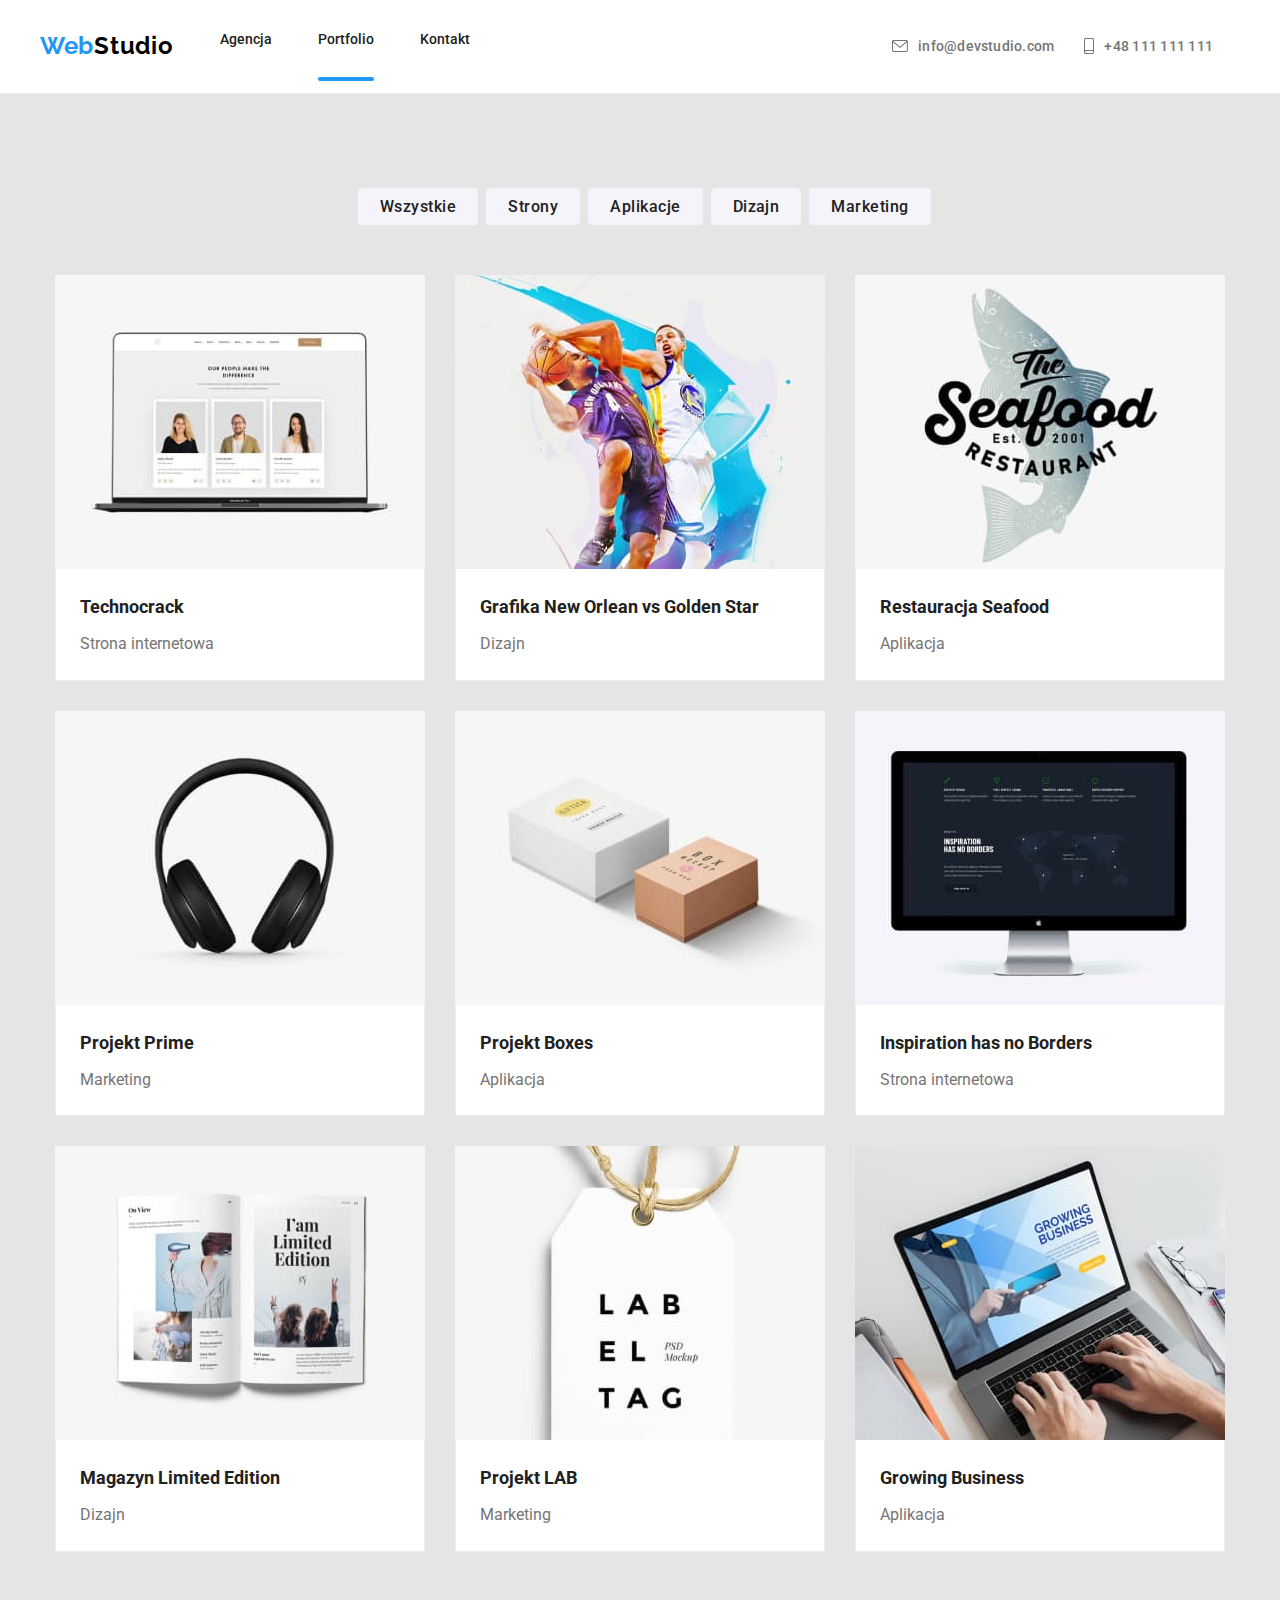
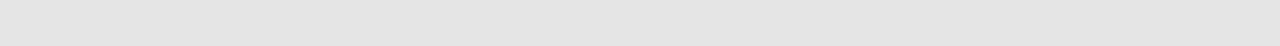
==== portfolio.html @ 4dcd1b77 "hm8" ====
<!DOCTYPE html>
<html lang="pl">
  <head>
    <meta charset="UTF-8" />
    <meta http-equiv="X-UA-Compatible" content="IE=edge" />
    <meta name="viewport" content="width=device-width, initial-scale=1.0" />
    <title>Portfolio</title>
    <link rel="preconnect" href="https://fonts.googleapis.com" />
    <link rel="preconnect" href="https://fonts.gstatic.com" crossorigin />
    <link
      href="https://fonts.googleapis.com/css2?family=Raleway:wght@700&family=Roboto:wght@400;500;700;900&display=swap"
      rel="stylesheet"
    />
    <link rel="stylesheet" href="./css/modern-normalize.min.css" />
    <!-- <link rel="stylesheet" href="./css/styles.css" /> -->
    <link rel="stylesheet" href="./css/main.min.css" />
  </head>
  <body>
    <header class="main-header">
      <div class="main-header__container container">
        <nav class="navigation">
          <ul class="navigation__list">
            <li class="navigation__item">
              <a class="navigation__link logo" href="./logo-page"
                ><span class="logo__text">Web</span>Studio</a
              >
            </li>
            <li class="navigation__item navigation__item--agency">
              <a class="navigation__link" href="./index.html">Agencja</a>
            </li>
            <li class="navigation__item navigation__item--portfolio">
              <a
                class="navigation__link navigation__link--current"
                href="./portfolio.html"
                >Portfolio</a
              >
            </li>
            <li class="navigation__item navigation__item--contact">
              <a class="navigation__link" href="./kontakt">Kontakt</a>
            </li>
          </ul>
        </nav>
        <ul class="contact-list">
          <li class="contact-list__item">
            <svg class="contact-list__icon" width="16" height="12">
              <use href="images/icons.svg#icon-envelope"></use>
            </svg>
            <a class="contact-list__link" href="mailto:info@devstudio.com"
              >info@devstudio.com</a
            >
          </li>
          <li class="contact-list__item">
            <svg class="contact-list__icon" width="10" height="16">
              <use href="images/icons.svg#icon-smartphone"></use>
            </svg>
            <a class="contact-list__link" href="tel:+48111111111"
              >+48 111 111 111</a
            >
          </li>
        </ul>
      </div>
    </header>
    <main class="portfolio-content">
      <div class="buttons-part">
        <div class="buttons-part__container container">
          <ul class="buttons-part__buttons-branch-list">
            <li>
              <button class="button-branch" type="button">Wszystkie</button>
            </li>
            <li>
              <button class="button-branch" type="button">Strony</button>
            </li>
            <li>
              <button class="button-branch" type="button">Aplikacje</button>
            </li>
            <li>
              <button class="button-branch" type="button">Dizajn</button>
            </li>
            <li>
              <button class="button-branch" type="button">Marketing</button>
            </li>
          </ul>
        </div>
      </div>
      <section class="products-section">
        <div class="products-section__container container">
          <ul class="products-section__products-net">
            <li class="products-section__product-item">
              <div class="products-section__product-image-container">
                <img
                  src="images/portfolio1.jpg"
                  alt="Laptop z otwartą stroną internetową"
                  width="370"
                  height="294"
                  class="products-section__product-image"
                />
                <div class="products-section__description-overlay">
                  <p class="products-section__hidden-description">
                    Technocrack jest popularną platformą wykorzystywaną do
                    rozpowszechniania koronawirusa. Firmy wykorzystują tę
                    platformę do celów szpiegowskich i ataków na
                    niezabezpieczone serwery konkurencji
                  </p>
                </div>
              </div>
              <div class="products-section__product-description">
                <h3 class="products-section__product-title">Technocrack</h3>
                <p class="products-section__product-type">Strona internetowa</p>
              </div>
            </li>
            <li class="products-section__product-item">
              <div class="products-section__product-image-container">
                <img
                  src="images/portfolio2.jpg"
                  alt="Dwóch koszykarzy walczących o piłkę"
                  width="370"
                  height="294"
                  class="products-section__product-image"
                />
                <div class="products-section__description-overlay">
                  <p class="products-section__hidden-description">
                    Technocrack jest popularną platformą wykorzystywaną do
                    rozpowszechniania koronawirusa. Firmy wykorzystują tę
                    platformę do celów szpiegowskich i ataków na
                    niezabezpieczone serwery konkurencji
                  </p>
                </div>
              </div>
              <div class="products-section__product-description">
                <h3 class="products-section__product-title">
                  Grafika New Orlean vs Golden Star
                </h3>
                <p class="products-section__product-type">Dizajn</p>
              </div>
            </li>
            <li class="products-section__product-item">
              <div class="products-section__product-image-container">
                <img
                  src="images/portfolio3.jpg"
                  alt="Logo restauracji"
                  width="370"
                  height="294"
                  class="products-section__product-image"
                />
                <div class="products-section__description-overlay">
                  <p class="products-section__hidden-description">
                    Technocrack jest popularną platformą wykorzystywaną do
                    rozpowszechniania koronawirusa. Firmy wykorzystują tę
                    platformę do celów szpiegowskich i ataków na
                    niezabezpieczone serwery konkurencji
                  </p>
                </div>
              </div>
              <div class="products-section__product-description">
                <h3 class="products-section__product-title">
                  Restauracja Seafood
                </h3>
                <p class="products-section__product-type">Aplikacja</p>
              </div>
            </li>
            <li class="products-section__product-item">
              <div class="products-section__product-image-container">
                <img
                  src="images/portfolio4.jpg"
                  alt="Słuchawki"
                  width="370"
                  height="294"
                  class="products-section__product-image"
                />
                <div class="products-section__description-overlay">
                  <p class="products-section__hidden-description">
                    Technocrack jest popularną platformą wykorzystywaną do
                    rozpowszechniania koronawirusa. Firmy wykorzystują tę
                    platformę do celów szpiegowskich i ataków na
                    niezabezpieczone serwery konkurencji
                  </p>
                </div>
              </div>
              <div class="products-section__product-description">
                <h3 class="products-section__product-title">Projekt Prime</h3>
                <p class="products-section__product-type">Marketing</p>
              </div>
            </li>
            <li class="products-section__product-item">
              <div class="products-section__product-image-container">
                <img
                  src="images/portfolio5.jpg"
                  alt="Dwa pudełka w różnych formatach"
                  width="370"
                  height="294"
                  class="products-section__product-image"
                />
                <div class="products-section__description-overlay">
                  <p class="products-section__hidden-description">
                    Technocrack jest popularną platformą wykorzystywaną do
                    rozpowszechniania koronawirusa. Firmy wykorzystują tę
                    platformę do celów szpiegowskich i ataków na
                    niezabezpieczone serwery konkurencji
                  </p>
                </div>
              </div>
              <div class="products-section__product-description">
                <h3 class="products-section__product-title">Projekt Boxes</h3>
                <p class="products-section__product-type">Aplikacja</p>
              </div>
            </li>
            <li class="products-section__product-item">
              <div class="products-section__product-image-container">
                <img
                  src="images/portfolio6.jpg"
                  alt="Monitor z prezentacją strony internetowej"
                  width="370"
                  height="294"
                  class="products-section__product-image"
                />
                <div class="products-section__description-overlay">
                  <p class="products-section__hidden-description">
                    Technocrack jest popularną platformą wykorzystywaną do
                    rozpowszechniania koronawirusa. Firmy wykorzystują tę
                    platformę do celów szpiegowskich i ataków na
                    niezabezpieczone serwery konkurencji
                  </p>
                </div>
              </div>
              <div class="products-section__product-description">
                <h3 class="products-section__product-title">
                  Inspiration has no Borders
                </h3>
                <p class="products-section__product-type">Strona internetowa</p>
              </div>
            </li>
            <li class="products-section__product-item">
              <div class="products-section__product-image-container">
                <img
                  src="images/portfolio7.jpg"
                  alt="Otwarty magazyn"
                  width="370"
                  height="294"
                  class="products-section__product-image"
                />
                <div class="products-section__description-overlay">
                  <p class="products-section__hidden-description">
                    Technocrack jest popularną platformą wykorzystywaną do
                    rozpowszechniania koronawirusa. Firmy wykorzystują tę
                    platformę do celów szpiegowskich i ataków na
                    niezabezpieczone serwery konkurencji
                  </p>
                </div>
              </div>
              <div class="products-section__product-description">
                <h3 class="products-section__product-title">
                  Magazyn Limited Edition
                </h3>
                <p class="products-section__product-type">Dizajn</p>
              </div>
            </li>
            <li class="products-section__product-item">
              <div class="products-section__product-image-container">
                <img
                  src="images/portfolio8.jpg"
                  alt="Projekt metki"
                  width="370"
                  height="294"
                  class="products-section__product-image"
                />
                <div class="products-section__description-overlay">
                  <p class="products-section__hidden-description">
                    Technocrack jest popularną platformą wykorzystywaną do
                    rozpowszechniania koronawirusa. Firmy wykorzystują tę
                    platformę do celów szpiegowskich i ataków na
                    niezabezpieczone serwery konkurencji
                  </p>
                </div>
              </div>
              <div class="products-section__product-description">
                <h3 class="products-section__product-title">Projekt LAB</h3>
                <p class="products-section__product-type">Marketing</p>
              </div>
            </li>
            <li class="products-section__product-item">
              <div class="products-section__product-image-container">
                <img
                  src="images/portfolio9.jpg"
                  alt="Tworzenie aplikacji"
                  width="370"
                  height="294"
                  class="products-section__product-image"
                />
                <div class="products-section__description-overlay">
                  <p class="products-section__hidden-description">
                    Technocrack jest popularną platformą wykorzystywaną do
                    rozpowszechniania koronawirusa. Firmy wykorzystują tę
                    platformę do celów szpiegowskich i ataków na
                    niezabezpieczone serwery konkurencji
                  </p>
                </div>
              </div>
              <div class="products-section__product-description">
                <h3 class="products-section__product-title">
                  Growing Business
                </h3>
                <p class="products-section__product-type">Aplikacja</p>
              </div>
            </li>
          </ul>
        </div>
      </section>
    </main>
    <footer class="main-footer ending">
      <div class="main-footer__container container footer">
        <div class="main-footer__contact-data">
          <a class="main-footer__link logo logo--footer" href="./index.html"
            ><span class="logo__text">Web</span>Studio</a
          >
          <address class="main-footer__contact-details">
            <p class="main-footer__address">
              m. Warszawa, Aleje Jerozolimskie 21
            </p>
            <a
              class="main-footer__link main-footer__link--contact-details"
              href="mailto:info@devstudio.com"
              >info@devstudio.com</a
            >
            <a
              class="main-footer__link main-footer__link--contact-details"
              href="tel:+48111111111"
              >+48 111 111 111</a
            >
          </address>
        </div>
        <div class="main-footer__social-media">
          <p class="main-footer__social-media-headline">DOŁĄCZ DO NAS</p>
          <ul class="social-media-list">
            <li class="social-media-list__item">
              <div
                class="social-media-list__container social-media-list__container--footer"
              >
                <svg
                  class="social-media-list__icon social-media-list__icon--footer"
                  width="20px"
                  height="20px"
                >
                  <use href="images/icons.svg#icon-instagram-2"></use>
                </svg>
              </div>
            </li>
            <li class="social-media-list__item">
              <div
                class="social-media-list__container social-media-list__container--footer"
              >
                <svg
                  class="social-media-list__icon social-media-list__icon--footer"
                  width="20px"
                  height="20px"
                >
                  <use href="images/icons.svg#icon-twitter-1"></use>
                </svg>
              </div>
            </li>
            <li class="social-media-list__item">
              <div
                class="social-media-list__container social-media-list__container--footer"
              >
                <svg
                  class="social-media-list__icon social-media-list__icon--footer"
                  width="20px"
                  height="20px"
                >
                  <use href="images/icons.svg#icon-facebook-1"></use>
                </svg>
              </div>
            </li>
            <li class="social-media-list__item">
              <div
                class="social-media-list__container social-media-list__container--footer"
              >
                <svg
                  class="social-media-list__icon social-media-list__icon--footer"
                  width="20px"
                  height="20px"
                >
                  <use href="images/icons.svg#icon-linkedin-1"></use>
                </svg>
              </div>
            </li>
          </ul>
        </div>
        <div class="main-footer__form-newsletter">
          <form class="form-newsletter">
            <label for="newsletter-email" class="form-newsletter__label"
              >ZAPISZ SIĘ DO NEWSLETTERA</label
            >
            <div class="form-newsletter__input-part">
              <input
                id="newsletter-email"
                type="email"
                name="email"
                placeholder="E-mail"
                class="form-newsletter__input"
              />
              <button type="submit" class="button button--newsletter">
                Zapisz się
                <svg
                  class="button--newsletter__icon"
                  width="24px"
                  height="24px"
                >
                  <use href="images/icons.svg#icon-icon-send"></use>
                </svg>
              </button>
            </div>
          </form>
        </div>
      </div>
    </footer>
  </body>
</html>
---- css/styles.css ----
:root {
  --logo-color-first: #2196f3;
  --logo-color-second: #000000;
  --headline-color: #212121;
  --text-color: #757575;
  --dark-background-text-color: #ffffff;
  --header-background: #ffffff;
  --light-background: #e5e5e5;
  --team-background: #f5f4fa;
  --dark-background: #2f303a;
  --contact-details: rgba(255, 255, 255, 0.6);
  --branch-background-color: #eeeeee;
  --social-media-icon: #afb1b8;
  --social-media-background-footer: rgba(255, 255, 255, 0.1);
}

body {
  font-family: "Roboto", sans-serif;
  color: var(--text-color);
}

.container {
  width: 1200px;
  margin: 0 auto;
}

.beginning {
  width: 1600px;
  border-bottom: 1px solid #ececec;
}

.header {
  display: flex;
  justify-content: space-between;
}

ul {
  list-style-type: none;
  margin: 0 auto;
  padding: 0;
}

h1,
h2,
h3,
p {
  margin: 0 auto;
}

.subpages {
  padding-left: 15px;
  padding-top: 24px;
  padding-bottom: 25px;
}

.navigation {
  background-color: var(--header);
  display: flex;
  align-items: center;
}

.beginning .link {
  text-decoration: none;
  display: block;
  position: relative;
}

.navigation.main-page .link {
  font-family: "Raleway", sans-serif;
  font-size: 26px;
  line-height: 1.2;
  font-weight: 700;
  letter-spacing: 0.03em;
  color: var(--logo-color-second);
  margin-right: 93px;
  transition: color 250ms cubic-bezier(0.4, 0, 0.2, 1);
}

.logo {
  color: var(--logo-color-first);
}

.navigation.main-page .link:hover,
.navigation.main-page .link:focus {
  color: var(--logo-color-first);
}

.subpage-agency .link,
.subpage-portfolio .link {
  margin-right: 46px;
}

.subpage-agency .link,
.subpage-portfolio .link,
.subpage-contact .link {
  font-size: 14px;
  line-height: 1.1;
  font-weight: 500;
  color: var(--headline-color);
  transition: color 250ms cubic-bezier(0.4, 0, 0.2, 1);
}

.subpage-agency .link:hover,
.subpage-portfolio .link:hover,
.subpage-contact .link:hover,
.subpage-agency .link:focus,
.subpage-portfolio .link:focus,
.subpage-contact .link:focus {
  color: var(--logo-color-first);
}

.current-page::after {
  content: "";
  display: block;
  width: 100%;
  height: 4px;
  background-color: var(--logo-color-first);
  border-radius: 2px;
  position: absolute;
  bottom: -34px;
}

.contact {
  background-color: var(--header-background);
  display: flex;
  justify-content: flex-end;
  align-items: center;
  margin: 0;
  gap: 30px;
}

.contact-mail {
  display: flex;
  align-items: center;
}

.envelope {
  fill: var(--text-color);
  margin-right: 10px;
  transition: fill 250ms cubic-bezier(0.4, 0, 0.2, 1);
}

.contact-phone {
  display: flex;
  align-items: center;
}

.smartphone {
  fill: var(--text-color);
  margin-right: 10px;
  transition: fill 250ms cubic-bezier(0.4, 0, 0.2, 1);
}

.contact .link {
  font-size: 14px;
  line-height: 1.1;
  font-weight: 500;
  color: var(--text-color);
  transition: color 250ms cubic-bezier(0.4, 0, 0.2, 1);
}

.contact-mail .link:hover,
.contact-mail .link:focus,
.contact-phone .link:hover,
.contact-phone .link:focus {
  color: var(--logo-color-first);
}

.contact-mail:hover .envelope,
.contact-mail:focus .envelope {
  fill: var(--logo-color-first);
}

.contact-phone:hover .smartphone,
.contact-phone:focus .smartphone {
  fill: var(--logo-color-first);
}

.slogan {
  width: 1600px;
  background-image: url(../images/background-image.jpg);
  background-position: center;
  background-size: cover;
  box-shadow: inset 0 0 0 2000px rgba(47, 48, 58, 0.4);
}

.motto {
  max-width: 1600px;
  padding: 200px 252px;
  background: transparent;
}

.main-headline {
  font-size: 44px;
  line-height: 1.4;
  font-weight: 900;
  letter-spacing: 0.06em;
  color: var(--dark-background-text-color);
  text-align: center;
}

.order-service {
  font-size: 16px;
  line-height: 1.9;
  font-weight: 700;
  color: var(--dark-background-text-color);
  background-color: var(--logo-color-first);
  border-radius: 4px;
  cursor: pointer;
  display: block;
  width: 200px;
  padding: 10px 41px 10px 42px;
  margin: 30px auto 0;
  transition: color 250ms cubic-bezier(0.4, 0, 0.2, 1);
}

.order-service:hover,
.order-service:focus {
  color: var(--logo-color-second);
}

.backdrop {
  display: flex;
  background-color: rgba(0, 0, 0, 0.2);
  position: fixed;
  left: 0;
  top: 0;
  right: 0;
  bottom: 0;
  z-index: 1;
  opacity: 1;
  visibility: visible;
  transform: scale(1);
  transition: transform 2s cubic-bezier(0.4, 0, 0.2, 1),
    visibility 2s cubic-bezier(0.4, 0, 0.2, 1),
    opacity 2s cubic-bezier(0.4, 0, 0.2, 1);
}

.modal {
  width: 528px;
  height: 581px;
  margin: auto;
  background-color: var(--header-background);
  box-shadow: 0px 1px 3px rgba(0, 0, 0, 0.12), 0px 1px 1px rgba(0, 0, 0, 0.14),
    0px 2px 1px rgba(0, 0, 0, 0.2);
  border-radius: 4px;
}

.button-close {
  padding-top: 8px;
  padding-right: 8px;
  padding-left: 490px;
}

.modal-close {
  border: none;
  background-color: var(--header-background);
  margin: 0;
  padding: 0;
  display: block;
  width: 30px;
  height: 30px;
}

.circle {
  border: solid 1px rgba(0, 0, 0, 0.1);
  width: 30px;
  height: 30px;
  border-radius: 50%;
  padding: 5.4px;
  transition: border 250ms cubic-bezier(0.4, 0, 0.2, 1);
}

.is-hidden {
  pointer-events: none;
  visibility: hidden;
  opacity: 0;
  transform: scale(0);
}

.close {
  fill: var(--logo-color-second);
  background-color: var(--header-background);
  display: block;
  transition: fill 250ms cubic-bezier(0.4, 0, 0.2, 1);
}

.circle:hover {
  border: solid 1px var(--logo-color-first);
}

.modal-close:focus-within .close {
  fill: var(--logo-color-first);
}

.modal-close:focus {
  outline: none;
}

.modal-close:focus .circle {
  border: 1px solid var(--logo-color-first);
}

.circle:hover .close,
.circle:focus .close {
  fill: var(--logo-color-first);
  outline: none;
}

.section {
  padding-block: 94px;
}

.form-user-data {
  padding: 2px 40px 40px;
}

.form-title {
  font-size: 20px;
  line-height: 1.17;
  font-weight: 700;
  text-align: center;
  color: var(--headline-color);
  margin-bottom: 12px;
}

.text-data label {
  display: block;
  font-size: 12px;
  line-height: 1.17;
  color: var(--text-color);
  letter-spacing: 0.01em;
}

.text-data input {
  display: block;
  width: 448px;
  height: 40px;
  margin-block: 4px 10px;
  padding-left: 42px;
  border: 1px solid rgba(33, 33, 33, 0.2);
  border-radius: 4px;
  transition: border 250ms cubic-bezier(0.4, 0, 0.2, 1);
}

.text-data {
  position: relative;
}

.icon-input {
  position: absolute;
  top: 32px;
  left: 15px;
  fill: var(--headline-color);
  transition: fill 250ms cubic-bezier(0.4, 0, 0.2, 1);
}

.text-data input:focus {
  border: 1px solid var(--logo-color-first);
  outline: none;
}

.text-data:focus-within .icon-input {
  fill: var(--logo-color-first);
}

.text-data textarea {
  resize: none;
  margin-block: 4px 20px;
  width: 448px;
  height: 120px;
  padding: 12px 16px;
  border: 1px solid rgba(33, 33, 33, 0.2);
  border-radius: 4px;
  transition: border 250ms cubic-bezier(0.4, 0, 0.2, 1);
}

.text-data textarea::placeholder {
  font-size: 12px;
  line-height: 1.17;
  color: rgba(117, 117, 117, 0.5);
  transition: color 250ms cubic-bezier(0.4, 0, 0.2, 1);
}

.comment:focus {
  border: 1px solid var(--logo-color-first);
  outline: none;
}

.comment:focus::placeholder {
  color: var(--logo-color-first);
}

.checkbox-label {
  font-size: 14px;
  line-height: 1.71;
}
.checkbox-box {
  width: 16px;
  height: 15px;
  margin-inline: 15px 8px;
  cursor: pointer;
  opacity: 0;
  z-index: 2;
}

.approval {
  display: flex;
  align-items: center;
  position: relative;
}

.approval .link {
  color: var(--logo-color-first);
}

.not-checked {
  position: absolute;
  left: 15px;
  transition: visibility 250ms cubic-bezier(0.4, 0, 0.2, 1);
}

.checkbox-box:checked ~ .not-checked {
  visibility: hidden;
}

.checked {
  position: absolute;
  left: 15px;
  visibility: hidden;
  transition: visibility 250ms cubic-bezier(0.4, 0, 0.2, 1);
}

.checkbox-box:checked ~ .checked {
  visibility: visible;
}
.send-data {
  display: block;
  width: 200px;
  height: 50px;
  padding: 10px 76px;
  margin: 30px auto 40px;
  background-color: var(--logo-color-first);
  color: var(--dark-background-text-color);
  box-shadow: 0px 4px 4px rgba(0, 0, 0, 0.15);
  border-radius: 4px;
  border: none;
  transition: color 250ms cubic-bezier(0.4, 0, 0.2, 1);
}

.send-data:focus,
.send-data:hover {
  color: var(--logo-color-second);
  outline: none;
}

.lorem-ipsum,
.coverage {
  background-color: var(--light-background);
}

.window-lorem {
  width: 270px;
  background-color: var(--team-background);
  padding: 25px 100px;
}

.icon-lorem {
  fill: currentColor;
}

.lorem-ipsum {
  width: 1600px;
  padding-bottom: 0;
}

.lorem {
  display: flex;
  justify-content: space-around;
}

.coverage {
  width: 1600px;
}

.headline-lorem {
  font-size: 14px;
  line-height: 1.1;
  font-weight: 700;
  color: var(--headline-color);
  width: 270px;
  margin-bottom: 10px;
  padding-top: 30px;
}

.text {
  font-size: 14px;
  line-height: 1.7;
  width: 270px;
}

.headline {
  font-size: 36px;
  line-height: 1.2;
  font-weight: 700;
  color: var(--headline-color);
  text-align: center;
  margin-bottom: 50px;
}

.actions {
  display: flex;
  justify-content: space-around;
}

.action {
  position: relative;
  display: flex;
}

.action-label {
  position: absolute;
  bottom: 0;
  background-color: rgba(47, 48, 58, 0.8);
  padding-block: 27px;
  width: 100%;
}

.action-description {
  font-size: 14px;
  line-height: 1.1;
  color: var(--dark-background-text-color);
  text-align: center;
  letter-spacing: 0.03em;
  font-weight: 700;
}

.team {
  background-color: var(--team-background);
  width: 1600px;
  padding-bottom: 94px;
}

.people {
  display: flex;
  justify-content: space-around;
}

.team-member {
  background-color: var(--header-background);
  box-shadow: 0px 1px 3px rgba(0, 0, 0, 0.12), 0px 1px 1px rgba(0, 0, 0, 0.14),
    0px 2px 1px rgba(0, 0, 0, 0.2);
  border-radius: 0px 0px 4px 4px;
}

.name {
  font-size: 16px;
  line-height: 1.2;
  font-weight: 500;
  color: var(--headline-color);
  text-align: center;
  margin: 30px auto 10px;
}

.position {
  font-size: 16px;
  line-height: 1.2;
  text-align: center;
  padding-bottom: 16px;
}

.social-media {
  display: flex;
  justify-content: center;
  padding-bottom: 30px;
  gap: 10px;
}

.media {
  width: 44px;
  height: 44px;
  padding: 12px;
  border-radius: 50%;
  background-color: var(--header-background);
  transition: background-color 250ms cubic-bezier(0.4, 0, 0.2, 1);
}

.media:hover,
.media:focus {
  background-color: var(--logo-color-first);
}

.media:hover .social-media-icon,
.media:focus .social-media-icon {
  fill: var(--header-background);
}

.social-media-icon {
  fill: var(--social-media-icon);
  transition: fill 250ms cubic-bezier(0.4, 0, 0.2, 1);
}

.clients {
  width: 1600px;
}

.headline.our-clients {
  padding-inline: 501px 498px;
}

.client {
  width: 170px;
  padding: 16px 32px;
  border: solid 1px var(--social-media-icon);
  border-radius: 4px;
  transition: border 250ms cubic-bezier(0.4, 0, 0.2, 1);
}

.client-logos {
  display: flex;
  justify-content: center;
  gap: 30px;
}

.client-logo {
  fill: var(--social-media-icon);
  transition: fill 250ms cubic-bezier(0.4, 0, 0.2, 1);
}

.client:hover,
.client:focus {
  border: solid 1px var(--logo-color-first);
}

.client:hover .client-logo,
.client:focus .client-logo {
  fill: var(--logo-color-first);
}

.ending {
  background-color: var(--dark-background);
  width: 1600px;
}

.footer {
  display: flex;
}

.ending .link,
.link-logo {
  text-decoration: none;
}

.link-logo {
  font-family: "Raleway", sans-serif;
  font-size: 26px;
  line-height: 1.2;
  font-weight: 700;
  color: var(--dark-background-text-color);
  transition: color 250ms cubic-bezier(0.4, 0, 0.2, 1);
}

.ending .link:hover,
.ending .link:focus {
  color: var(--logo-color-first);
}

.link-logo:hover,
.link-logo:focus {
  color: var(--logo-color-first);
}

.address {
  font-size: 14px;
  line-height: 1.7;
  color: var(--dark-background-text-color);
}

.contact-details {
  font-style: normal;
}

.contact-data {
  padding-block: 60px;
  padding-left: 15px;
}

.link-logo {
  display: block;
  margin-bottom: 20px;
}

.contact-details .link {
  font-size: 14px;
  line-height: 1.7;
  color: var(--contact-details);
  display: block;
  margin-top: 9px;
  transition: color 250ms cubic-bezier(0.4, 0, 0.2, 1);
}

.join-us {
  padding-left: 70px;
  padding-right: 78px;
}

.headline-join-us {
  font-size: 14px;
  line-height: 1.1;
  font-weight: 700;
  color: var(--dark-background-text-color);
  padding-top: 72px;
  margin-bottom: 20px;
}

.join-us .media {
  background-color: var(--social-media-background-footer);
}

.join-us .social-media-icon {
  fill: var(--dark-background-text-color);
}

.join-us .media:hover,
.join-us .media:focus {
  background-color: var(--logo-color-first);
}

.form-newsletter {
  padding-top: 72px;
}

.label-newsletter {
  font-size: 14px;
  font-weight: 700;
  line-height: 1.1;
  color: var(--dark-background-text-color);
  margin-bottom: 20px;
  display: block;
}

.input-newsletter {
  display: inline-block;
  width: 358px;
  height: 50px;
  border: 1px solid rgba(255, 255, 255, 0.3);
  border-radius: 4px;
  background-color: var(--dark-background);
  padding-block: 15px;
  padding-left: 16px;
  transition: border 250ms cubic-bezier(0.4, 0, 0.2, 1);
}

.input-newsletter::placeholder {
  font-size: 16px;
  line-height: 1.25;
  color: rgba(255, 255, 255, 0.6);
  transition: color 250ms cubic-bezier(0.4, 0, 0.2, 1);
}

.input-newsletter:focus {
  border: 1px solid var(--logo-color-first);
  outline: none;
}

.input-newsletter:focus::placeholder {
  color: var(--logo-color-first);
}

.sign-up {
  display: block;
  width: 200px;
  height: 50px;
  font-size: 16px;
  line-height: 1.875;
  font-weight: 700;
  letter-spacing: 0.06em;
  color: var(--dark-background-text-color);
  background-color: var(--logo-color-first);
  border: none;
  border-radius: 4px;
  padding: 10px 75px 10px 42px;
  position: relative;
  transition: color 250ms cubic-bezier(0.4, 0, 0.2, 1);
}

.send {
  fill: var(--header-background);
  position: absolute;
  top: 13px;
  left: 148px;
  transition: fill 250ms cubic-bezier(0.4, 0, 0.2, 1);
}

.sign-up:focus,
.sign-up:hover {
  color: var(--logo-color-second);
  outline: none;
}

.sign-up:focus .send,
.sign-up:hover .send {
  fill: var(--logo-color-second);
}

.portfolio-content {
  background-color: var(--light-background);
  width: 1600px;
}

.input-footer {
  display: flex;
  justify-content: flex-start;
  gap: 12px;
}

.buttons {
  width: 1600px;
  padding-bottom: 0;
}

.portfolio-branch {
  display: flex;
  padding: 0 318px 50px 310px;
}

.branch-item {
  font-size: 16px;
  line-height: 1.6;
  font-weight: 500;
  color: var(--headline-color);
  background-color: var(--team-background);
  cursor: pointer;
  display: block;
  padding: 6px 22px;
  text-align: center;
  letter-spacing: 0.03em;
  border-radius: 4px;
  border: transparent;
  margin-left: 8px;
  transition: color 250ms cubic-bezier(0.4, 0, 0.2, 1),
    background-color 250ms cubic-bezier(0.4, 0, 0.2, 1),
    box-shadow 250ms cubic-bezier(0.4, 0, 0.2, 1);
}

.branch-item.all {
  margin-left: 0;
}

.branch-item:hover,
.branch-item:focus {
  color: var(--dark-background-text-color);
  background-color: var(--logo-color-first);
  box-shadow: 0px 3px 1px rgba(0, 0, 0, 0.1), 0px 1px 2px rgba(0, 0, 0, 0.08),
    0px 2px 2px rgba(0, 0, 0, 0.12);
}

.products {
  width: 1600px;
  padding-top: 0;
}

.product-image {
  position: relative;
  overflow: hidden;
  margin: 0;
}

.description-overlay {
  background-color: rgba(33, 150, 243, 0.9);
  top: 0;
  left: 0;
  position: absolute;
  width: 100%;
  height: 100%;

  transform: translatey(100%);
  transition: transform 250ms cubic-bezier(0.4, 0, 0.2, 1);
}

.hidden-description {
  font-size: 18px;
  line-height: 1.55;
  letter-spacing: 0.03em;
  color: var(--dark-background-text-color);
  width: 100%;
  padding: 49px 45px 49px 24px;
}

.product-description:hover .description-overlay {
  transform: translatey(0);
}
.product-description {
  background-color: var(--branch-background-color);
  transition: box-shadow 250ms cubic-bezier(0.4, 0, 0.2, 1);
}

.product-description:hover {
  box-shadow: 0px 1px 1px rgba(0, 0, 0, 0.12), 0px 4px 4px rgba(0, 0, 0, 0.06),
    1px 4px 6px rgba(0, 0, 0, 0.16);
}

.product-description img {
  display: block;
}

.description {
  background-color: var(--header-background);
  margin: 0;
  border-left-width: 1px;
  border-left-style: solid;
  border-left-color: #eeeeee;
  border-bottom-width: 1px;
  border-bottom-style: solid;
  border-bottom-color: #eeeeee;
  border-right-width: 1px;
  border-right-style: solid;
  border-right-color: #eeeeee;
}

.product-title {
  font-size: 18px;
  line-height: 2;
  font-weight: 700;
  color: var(--headline-color);
  padding-top: 20px;
  padding-left: 24px;
  margin-bottom: 4px;
}

.product-type {
  font-size: 16px;
  line-height: 1.9;
  padding-bottom: 20px;
  padding-left: 24px;
}

.product-net {
  display: flex;
  flex-wrap: wrap;
  gap: 30px;
  padding: 0;
  margin: 0;
  flex-basis: calc((100%-60px) / 3);
  align-content: space-around;
  padding-left: 15px;
}
---- css/main.min.css ----
.products-section__product-type,.products-section__hidden-description,.section-team__member-position,.section-coverage__action-description{margin:0 auto}.products-section,.buttons-part,.section-clients,.section-team,.section-coverage{padding-block:94px}.container{min-width:320px;max-width:480px;margin:0 auto}@media(width >= 768px){.container{max-width:768px}}@media(width >= 1200px){.container{max-width:1200px}}.main-header{border-bottom:1px solid #ececec;background-color:#fff}@media(width >= 768px){.main-header__container{display:-webkit-box;display:-ms-flexbox;display:flex;-webkit-box-pack:justify;-ms-flex-pack:justify;justify-content:space-between}}.main-header__navigation{display:-webkit-box;display:-ms-flexbox;display:flex;-webkit-box-pack:justify;-ms-flex-pack:justify;justify-content:space-between}@media(width >= 768px){.main-header__navigation{-webkit-box-pack:start;-ms-flex-pack:start;justify-content:flex-start;gap:83px}}@media(width >= 1200px){.main-header__navigation{gap:93px}}.main-header__home-page-container{padding-left:15px;padding-block:16px}@media(width >= 768px){.main-header__home-page-container{padding-block:26px}}.main-header__menu-mobile-button{padding-block:10px;padding-right:15px}@media(width >= 768px){.main-header__menu-mobile-button{display:none}}.contact-list{display:none}@media(width >= 768px){.contact-list{display:-webkit-box;display:-ms-flexbox;display:flex;-webkit-box-orient:vertical;-webkit-box-direction:normal;-ms-flex-direction:column;flex-direction:column;gap:10px;margin:0;padding-block:21px;padding-right:15px}}@media(width >= 1200px){.contact-list{-webkit-box-orient:horizontal;-webkit-box-direction:normal;-ms-flex-direction:row;flex-direction:row;gap:30px;padding-block:32px;padding-right:27px}}@media(width >= 768px){.contact-list__item{display:-webkit-box;display:-ms-flexbox;display:flex;-webkit-box-align:center;-ms-flex-align:center;align-items:center}}.contact-list__item:hover .contact-list__icon,.contact-list__item:focus-within .contact-list__icon{fill:#2196f3}.contact-list__icon{fill:#757575;margin-right:10px;-webkit-transition:fill 250ms cubic-bezier(0.4, 0, 0.2, 1);transition:fill 250ms cubic-bezier(0.4, 0, 0.2, 1)}@media(width >= 768px){.contact-list__link{font-size:12px;line-height:1.1;font-weight:500;letter-spacing:.24px;color:#757575;-webkit-transition:color 250ms cubic-bezier(0.4, 0, 0.2, 1);transition:color 250ms cubic-bezier(0.4, 0, 0.2, 1)}}@media(width >= 768px){.contact-list__link{font-size:14px}}.contact-list__link:hover,.contact-list__link:focus{color:#2196f3;outline:none}.navigation{display:none}@media(width >= 768px){.navigation{display:-webkit-box;display:-ms-flexbox;display:flex;gap:60px;padding-block:32px}}@media(width >= 1200px){.navigation{gap:46px}}@media(width >= 768px){.navigation__list{display:-webkit-box;display:-ms-flexbox;display:flex;-webkit-box-align:space-between;-ms-flex-align:space-between;align-items:space-between;gap:46px}}.navigation__link{font-size:14px;line-height:1.1;font-weight:500;color:#212121;-webkit-transition:color 250ms cubic-bezier(0.4, 0, 0.2, 1);transition:color 250ms cubic-bezier(0.4, 0, 0.2, 1)}.navigation__link:hover,.navigation__link:focus{color:#2196f3;outline:none}.navigation__link--current::after{content:"";display:block;width:100%;height:4px;background-color:#2196f3;border-radius:2px;position:absolute;bottom:-34px}.navigation--mobile{font-size:40px;font-weight:500;letter-spacing:.8px;color:#212121;padding-top:48px;-webkit-transition:color 250ms cubic-bezier(0.4, 0, 0.2, 1);transition:color 250ms cubic-bezier(0.4, 0, 0.2, 1)}.navigation--mobile__item{margin-bottom:32px}.navigation--mobile__item:last-child{margin-bottom:0}.navigation--mobile__link{color:#212121;-webkit-transition:color 250ms cubic-bezier(0.4, 0, 0.2, 1);transition:color 250ms cubic-bezier(0.4, 0, 0.2, 1)}.navigation--mobile__link:focus{color:#2196f3;outline:none}.logo{font-family:"Raleway",sans-serif;font-size:24px;line-height:1.2;font-weight:700;letter-spacing:.72px;color:#000;-webkit-transition:color 250ms cubic-bezier(0.4, 0, 0.2, 1);transition:color 250ms cubic-bezier(0.4, 0, 0.2, 1)}.logo__text{color:#2196f3}.logo:hover,.logo:focus{color:#2196f3}.logo.logo--footer{color:#fff}.logo.logo--footer:hover,.logo.logo--footer:focus{color:#2196f3}.main-headline{background-image:url(../images/background-image.jpg);background-position:center;background-size:cover;-webkit-box-shadow:inset 0 0 0 2000px rgba(47,48,58,.4);box-shadow:inset 0 0 0 2000px rgba(47,48,58,.4)}.main-headline__container{padding:118px 57px;background:rgba(0,0,0,0)}@media(width >= 768px){.main-headline__container{padding:118px 201px}}@media(width >= 1200px){.main-headline__container{max-width:1600px;width:1200px;padding:200px 252px}}.main-headline__text{font-size:26px;line-height:1.6;font-weight:900;letter-spacing:1.56px;margin:0 auto;color:#fff;text-align:center}@media(width >= 1200px){.main-headline__text{font-size:44px;line-height:1.36;letter-spacing:2.64px}}.button{font-size:16px;line-height:1.9;font-weight:700;border:none;border-radius:4px;cursor:pointer;display:block;-webkit-transition:color 250ms cubic-bezier(0.4, 0, 0.2, 1);transition:color 250ms cubic-bezier(0.4, 0, 0.2, 1)}.main-headline__button{color:#fff;background-color:#2196f3;width:200px;padding:10px 41px 10px 42px;margin:30px auto 0}.main-headline__button:hover,.main-headline__button:focus{color:#000}.button-icon{border:none;background-color:#fff;margin:0;padding:0;display:block}.button-icon--close{width:30px;height:30px}.button-icon--close:focus-within .button-icon--close__icon{fill:#2196f3}.button-icon--close:focus{outline:none}.button-icon--close:focus .button-icon--close__border{border:1px solid #2196f3}.button-icon--close__border{border:solid 1px rgba(0,0,0,.1);width:30px;height:30px;border-radius:50%;padding:5.4px;-webkit-transition:border 250ms cubic-bezier(0.4, 0, 0.2, 1);transition:border 250ms cubic-bezier(0.4, 0, 0.2, 1)}.button-icon--close__border:hover{border:solid 1px #2196f3}.button-icon--close__border:hover .button-close__icon,.button-icon--close__border:focus .button-close__icon{fill:#2196f3;outline:none}.button-icon--close__icon{fill:#000;background-color:#fff;display:block;-webkit-transition:fill 250ms cubic-bezier(0.4, 0, 0.2, 1);transition:fill 250ms cubic-bezier(0.4, 0, 0.2, 1)}.button-icon--menu__icon{fill:#000;-webkit-transition:fill 250ms cubic-bezier(0.4, 0, 0.2, 1);transition:fill 250ms cubic-bezier(0.4, 0, 0.2, 1)}.button-icon--menu:focus-within .button-icon--menu__icon{fill:#2196f3}.form-user-data__button-send-data{width:200px;padding:10px 76px;margin:30px auto 0;background-color:#2196f3;color:#fff;-webkit-box-shadow:0px 4px 4px rgba(0,0,0,.15);box-shadow:0px 4px 4px rgba(0,0,0,.15)}.form-user-data__button-send-data :focus,.form-user-data__button-send-data :hover{color:#000;outline:none}.button--newsletter{width:200px;height:50px;letter-spacing:.06em;color:#fff;background-color:#2196f3;padding:10px 75px 10px 42px;position:relative}.button--newsletter:hover,.button--newsletter:focus{color:#000;outline:none}.button--newsletter__icon{fill:#fff;position:absolute;top:13px;left:148px;-webkit-transition:fill 250ms cubic-bezier(0.4, 0, 0.2, 1);transition:fill 250ms cubic-bezier(0.4, 0, 0.2, 1)}.button--newsletter:hover .button--newsletter__icon,.button--newsletter:focus .button--newsletter__icon{fill:#000}.button-branch{font-size:16px;line-height:1.6;font-weight:500;color:#212121;background-color:#f5f4fa;cursor:pointer;display:block;padding:6px 22px;text-align:center;letter-spacing:.03em;border-radius:4px;border:rgba(0,0,0,0);margin-left:8px;-webkit-transition:color 250ms cubic-bezier(0.4, 0, 0.2, 1),background-color 250ms cubic-bezier(0.4, 0, 0.2, 1),-webkit-box-shadow 250ms cubic-bezier(0.4, 0, 0.2, 1);transition:color 250ms cubic-bezier(0.4, 0, 0.2, 1),background-color 250ms cubic-bezier(0.4, 0, 0.2, 1),-webkit-box-shadow 250ms cubic-bezier(0.4, 0, 0.2, 1);transition:color 250ms cubic-bezier(0.4, 0, 0.2, 1),background-color 250ms cubic-bezier(0.4, 0, 0.2, 1),box-shadow 250ms cubic-bezier(0.4, 0, 0.2, 1);transition:color 250ms cubic-bezier(0.4, 0, 0.2, 1),background-color 250ms cubic-bezier(0.4, 0, 0.2, 1),box-shadow 250ms cubic-bezier(0.4, 0, 0.2, 1),-webkit-box-shadow 250ms cubic-bezier(0.4, 0, 0.2, 1)}.button-branch:hover,.button-branch:focus{color:#fff;background-color:#2196f3;-webkit-box-shadow:0px 3px 1px rgba(0,0,0,.1),0px 1px 2px rgba(0,0,0,.08),0px 2px 2px rgba(0,0,0,.12);box-shadow:0px 3px 1px rgba(0,0,0,.1),0px 1px 2px rgba(0,0,0,.08),0px 2px 2px rgba(0,0,0,.12)}.modal{display:-webkit-box;display:-ms-flexbox;display:flex;background-color:rgba(0,0,0,.2);position:fixed;inset:0;z-index:1;opacity:1;visibility:visible;-webkit-transform:scale(1);transform:scale(1);-webkit-transition:visibility 2s cubic-bezier(0.4, 0, 0.2, 1),opacity 2s cubic-bezier(0.4, 0, 0.2, 1),-webkit-transform 2s cubic-bezier(0.4, 0, 0.2, 1);transition:visibility 2s cubic-bezier(0.4, 0, 0.2, 1),opacity 2s cubic-bezier(0.4, 0, 0.2, 1),-webkit-transform 2s cubic-bezier(0.4, 0, 0.2, 1);transition:transform 2s cubic-bezier(0.4, 0, 0.2, 1),visibility 2s cubic-bezier(0.4, 0, 0.2, 1),opacity 2s cubic-bezier(0.4, 0, 0.2, 1);transition:transform 2s cubic-bezier(0.4, 0, 0.2, 1),visibility 2s cubic-bezier(0.4, 0, 0.2, 1),opacity 2s cubic-bezier(0.4, 0, 0.2, 1),-webkit-transform 2s cubic-bezier(0.4, 0, 0.2, 1)}.modal--is-hidden{pointer-events:none;visibility:hidden;opacity:0;-webkit-transform:scale(0);transform:scale(0)}.modal__window{width:95%;margin:auto;background-color:#fff;-webkit-box-shadow:0px 1px 3px rgba(0,0,0,.12),0px 1px 1px rgba(0,0,0,.14),0px 2px 1px rgba(0,0,0,.2);box-shadow:0px 1px 3px rgba(0,0,0,.12),0px 1px 1px rgba(0,0,0,.14),0px 2px 1px rgba(0,0,0,.2);border-radius:4px}.modal__close{padding-top:8px;padding-right:8px;padding-left:490px}.form-user-data{padding:2px 40px 40px}.form-user-data__title{font-size:20px;line-height:1.17;font-weight:700;text-align:center;color:#212121;margin-block:0 12px}.form-user-data__text-data{position:relative}.form-user-data__text-data:focus-within .form-user-data__icon-input{fill:#2196f3}.form-user-data__input-label{display:block;font-size:12px;line-height:1.17;color:#757575;letter-spacing:.01em}.form-user-data__input-text{display:block;width:448px;height:40px;margin-block:4px 10px;padding-left:42px;border:1px solid rgba(33,33,33,.2);border-radius:4px;-webkit-transition:border 250ms cubic-bezier(0.4, 0, 0.2, 1);transition:border 250ms cubic-bezier(0.4, 0, 0.2, 1)}.form-user-data__input-text:focus{border:1px solid #2196f3;outline:none}.form-user-data__icon-input{position:absolute;top:32px;left:15px;fill:#212121;-webkit-transition:fill 250ms cubic-bezier(0.4, 0, 0.2, 1);transition:fill 250ms cubic-bezier(0.4, 0, 0.2, 1)}.form-user-data__comment-textarea{resize:none;margin-block:4px 20px;width:448px;height:120px;padding:12px 16px;border:1px solid rgba(33,33,33,.2);border-radius:4px;-webkit-transition:border 250ms cubic-bezier(0.4, 0, 0.2, 1);transition:border 250ms cubic-bezier(0.4, 0, 0.2, 1)}.form-user-data__comment-textarea::-webkit-input-placeholder{font-size:12px;line-height:1.17;color:rgba(117,117,117,.5);-webkit-transition:color 250ms cubic-bezier(0.4, 0, 0.2, 1);transition:color 250ms cubic-bezier(0.4, 0, 0.2, 1)}.form-user-data__comment-textarea::-moz-placeholder{font-size:12px;line-height:1.17;color:rgba(117,117,117,.5);-moz-transition:color 250ms cubic-bezier(0.4, 0, 0.2, 1);transition:color 250ms cubic-bezier(0.4, 0, 0.2, 1)}.form-user-data__comment-textarea:-ms-input-placeholder{font-size:12px;line-height:1.17;color:rgba(117,117,117,.5);-ms-transition:color 250ms cubic-bezier(0.4, 0, 0.2, 1);transition:color 250ms cubic-bezier(0.4, 0, 0.2, 1)}.form-user-data__comment-textarea::-ms-input-placeholder{font-size:12px;line-height:1.17;color:rgba(117,117,117,.5);-ms-transition:color 250ms cubic-bezier(0.4, 0, 0.2, 1);transition:color 250ms cubic-bezier(0.4, 0, 0.2, 1)}.form-user-data__comment-textarea::placeholder{font-size:12px;line-height:1.17;color:rgba(117,117,117,.5);-webkit-transition:color 250ms cubic-bezier(0.4, 0, 0.2, 1);transition:color 250ms cubic-bezier(0.4, 0, 0.2, 1)}.form-user-data__comment-textarea:focus{border:1px solid #2196f3;outline:none}.form-user-data__comment-textarea:focus::-webkit-input-placeholder{color:#2196f3}.form-user-data__comment-textarea:focus::-moz-placeholder{color:#2196f3}.form-user-data__comment-textarea:focus:-ms-input-placeholder{color:#2196f3}.form-user-data__comment-textarea:focus::-ms-input-placeholder{color:#2196f3}.form-user-data__comment-textarea:focus::placeholder{color:#2196f3}.form-user-data__statutes-approval{display:-webkit-box;display:-ms-flexbox;display:flex;-webkit-box-align:center;-ms-flex-align:center;align-items:center;position:relative}.form-user-data__checkbox-box{width:16px;height:15px;margin-inline:15px 8px;cursor:pointer;opacity:0;z-index:2}.form-user-data__checkbox-box:checked~.form-user-data__checkbox-box--not-checked{visibility:hidden}.form-user-data__checkbox-box:checked~.form-user-data__checkbox-box--checked{visibility:visible}.form-user-data__checkbox-box--not-checked{position:absolute;left:15px;-webkit-transition:visibility 250ms cubic-bezier(0.4, 0, 0.2, 1);transition:visibility 250ms cubic-bezier(0.4, 0, 0.2, 1)}.form-user-data__checkbox-box--checked{position:absolute;left:15px;visibility:hidden;-webkit-transition:visibility 250ms cubic-bezier(0.4, 0, 0.2, 1);transition:visibility 250ms cubic-bezier(0.4, 0, 0.2, 1)}.form-user-data__checkbox-label{font-size:14px;line-height:1.71}.form-user-data__checkbox-label--link{color:#2196f3}.form-newsletter{display:none;padding-top:72px}.form-newsletter__label{font-size:14px;font-weight:700;line-height:1.1;color:#fff;margin-bottom:20px;display:block}.form-newsletter__input-part{display:-webkit-box;display:-ms-flexbox;display:flex;-webkit-box-pack:start;-ms-flex-pack:start;justify-content:flex-start;gap:12px}.form-newsletter__input{display:inline-block;width:358px;height:50px;border:1px solid rgba(255,255,255,.3);border-radius:4px;background-color:#2f303a;padding-block:15px;padding-left:16px;-webkit-transition:border 250ms cubic-bezier(0.4, 0, 0.2, 1);transition:border 250ms cubic-bezier(0.4, 0, 0.2, 1)}.form-newsletter__input::-webkit-input-placeholder{font-size:16px;line-height:1.25;color:rgba(255,255,255,.6);-webkit-transition:color 250ms cubic-bezier(0.4, 0, 0.2, 1);transition:color 250ms cubic-bezier(0.4, 0, 0.2, 1)}.form-newsletter__input::-moz-placeholder{font-size:16px;line-height:1.25;color:rgba(255,255,255,.6);-moz-transition:color 250ms cubic-bezier(0.4, 0, 0.2, 1);transition:color 250ms cubic-bezier(0.4, 0, 0.2, 1)}.form-newsletter__input:-ms-input-placeholder{font-size:16px;line-height:1.25;color:rgba(255,255,255,.6);-ms-transition:color 250ms cubic-bezier(0.4, 0, 0.2, 1);transition:color 250ms cubic-bezier(0.4, 0, 0.2, 1)}.form-newsletter__input::-ms-input-placeholder{font-size:16px;line-height:1.25;color:rgba(255,255,255,.6);-ms-transition:color 250ms cubic-bezier(0.4, 0, 0.2, 1);transition:color 250ms cubic-bezier(0.4, 0, 0.2, 1)}.form-newsletter__input::placeholder{font-size:16px;line-height:1.25;color:rgba(255,255,255,.6);-webkit-transition:color 250ms cubic-bezier(0.4, 0, 0.2, 1);transition:color 250ms cubic-bezier(0.4, 0, 0.2, 1)}.form-newsletter__input:focus{border:1px solid #2196f3;outline:none}.form-newsletter__input:focus::-webkit-input-placeholder{color:#2196f3}.form-newsletter__input:focus::-moz-placeholder{color:#2196f3}.form-newsletter__input:focus:-ms-input-placeholder{color:#2196f3}.form-newsletter__input:focus::-ms-input-placeholder{color:#2196f3}.form-newsletter__input:focus::placeholder{color:#2196f3}.lorem-ipsum-section{display:none;background-color:#e5e5e5;padding-block:94px 0}.lorem-ipsum-section__list{display:-webkit-box;display:-ms-flexbox;display:flex;-ms-flex-pack:distribute;justify-content:space-around}.lorem-ipsum-section__window{width:270px;background-color:#f5f4fa;padding:25px 100px}.lorem-ipsum-section__icon{fill:currentColor}.lorem-ipsum-section__headline{font-size:14px;line-height:1.1;font-weight:700;color:#212121;width:270px;margin:0 0 10px;padding-top:30px}.lorem-ipsum-section__text{font-size:14px;line-height:1.7;width:270px}.section-coverage{display:none;background-color:#e5e5e5}.section-coverage__headline{font-size:36px;line-height:1.2;font-weight:700;color:#212121;text-align:center;margin-block:0 50px}.section-coverage__actions-list{display:-webkit-box;display:-ms-flexbox;display:flex;-ms-flex-pack:distribute;justify-content:space-around}.section-coverage__action-item{position:relative;display:-webkit-box;display:-ms-flexbox;display:flex}.section-coverage__action-label{position:absolute;bottom:0;background-color:rgba(47,48,58,.8);padding-block:27px;width:100%}.section-coverage__action-description{font-size:14px;line-height:1.1;color:#fff;text-align:center;letter-spacing:.03em;font-weight:700}.section-team{display:none;background-color:#f5f4fa}.section-team__headline{font-size:36px;line-height:1.2;font-weight:700;color:#212121;text-align:center;margin-block:0 50px}.section-team__people-list{display:-webkit-box;display:-ms-flexbox;display:flex;-ms-flex-pack:distribute;justify-content:space-around}.section-team__team-member{background-color:#fff;-webkit-box-shadow:0px 1px 3px rgba(0,0,0,.12),0px 1px 1px rgba(0,0,0,.14),0px 2px 1px rgba(0,0,0,.2);box-shadow:0px 1px 3px rgba(0,0,0,.12),0px 1px 1px rgba(0,0,0,.14),0px 2px 1px rgba(0,0,0,.2);border-radius:0px 0px 4px 4px}.section-team__member-name{font-size:16px;line-height:1.2;font-weight:500;color:#212121;text-align:center;margin:30px auto 10px}.section-team__member-position{font-size:16px;line-height:1.2;text-align:center;padding-bottom:16px}.social-media-list{list-style-type:none;display:-webkit-box;display:-ms-flexbox;display:flex;-webkit-box-pack:center;-ms-flex-pack:center;justify-content:center;padding:0 0 30px;gap:10px;display:none}.social-media-list__container{width:44px;height:44px;padding:12px;border-radius:50%;-webkit-transition:background-color 250ms cubic-bezier(0.4, 0, 0.2, 1);transition:background-color 250ms cubic-bezier(0.4, 0, 0.2, 1)}.social-media-list__container--team{background-color:#fff}.social-media-list__container--footer{background-color:rgba(255,255,255,.1)}.social-media-list__container:hover,.social-media-list__container:focus{background-color:#2196f3}.social-media-list__container:hover .social-media-list__icon,.social-media-list__container:focus .social-media-list__icon{fill:#fff}.social-media-list__icon{-webkit-transition:fill 250ms cubic-bezier(0.4, 0, 0.2, 1);transition:fill 250ms cubic-bezier(0.4, 0, 0.2, 1)}.social-media-list__icon--team{fill:#afb1b8}.social-media-list__icon--footer{fill:#fff}.social-media-list--mobile{display:-webkit-box;display:-ms-flexbox;display:flex;gap:20px;position:absolute;bottom:48px}.social-media-list--mobile__link{color:#2196f3;font-size:18px;line-height:1.22;font-weight:500;letter-spacing:.36px;-webkit-transition:color 250ms cubic-bezier(0.4, 0, 0.2, 1);transition:color 250ms cubic-bezier(0.4, 0, 0.2, 1)}.social-media-list--mobile__link:focus{color:#212121}.section-clients{display:none}.section-clients__headline{font-size:36px;line-height:1.2;font-weight:700;color:#212121;text-align:center;margin-block:0 50px;padding-inline:501px 498px}.section-clients__clients-logo-list{display:-webkit-box;display:-ms-flexbox;display:flex;-webkit-box-pack:center;-ms-flex-pack:center;justify-content:center;gap:30px}.section-clients__client-logo-item{width:170px;padding:16px 32px;border:solid 1px #afb1b8;border-radius:4px;-webkit-transition:border 250ms cubic-bezier(0.4, 0, 0.2, 1);transition:border 250ms cubic-bezier(0.4, 0, 0.2, 1)}.section-clients__client-logo-item:hover,.section-clients__client-logo-item:focus{border:solid 1px #2196f3}.section-clients__client-logo-item:hover .section-clients__client-logo,.section-clients__client-logo-item:focus .section-clients__client-logo{fill:#2196f3}.section-clients__client-logo{fill:#afb1b8;-webkit-transition:fill 250ms cubic-bezier(0.4, 0, 0.2, 1);transition:fill 250ms cubic-bezier(0.4, 0, 0.2, 1)}.main-footer{background-color:#2f303a;display:none}.main-footer__container{display:-webkit-box;display:-ms-flexbox;display:flex}.main-footer__contact-data{padding-block:60px;padding-left:15px}.main-footer__link--contact-details{font-size:14px;line-height:1.7;color:rgba(255,255,255,.6);display:block;margin-top:9px;-webkit-transition:color 250ms cubic-bezier(0.4, 0, 0.2, 1);transition:color 250ms cubic-bezier(0.4, 0, 0.2, 1)}.main-footer__link--contact-details:hover,.main-footer__link--contact-details:focus{color:#2196f3}.main-footer__contact-details{font-style:normal}.main-footer__address{font-size:14px;line-height:1.7;color:#fff}.main-footer__social-media{padding-left:70px;padding-right:78px}.main-footer__social-media-headline{font-size:14px;line-height:1.1;font-weight:700;color:#fff;padding-top:72px;margin-block:0 20px}.portfolio-content{background-color:#e5e5e5}.buttons-part{padding-bottom:0}.buttons-part__buttons-branch-list{display:-webkit-box;display:-ms-flexbox;display:flex;padding:0 318px 50px 310px}.buttons-part__buttons-branch-list:first-child{margin-left:0}.products-section{padding-top:0}.products-section__products-net{display:-webkit-box;display:-ms-flexbox;display:flex;-ms-flex-wrap:wrap;flex-wrap:wrap;gap:30px;padding:0;margin:0;-ms-flex-preferred-size:calc((100% - 60px)/3);flex-basis:calc((100% - 60px)/3);-ms-flex-line-pack:distribute;align-content:space-around;padding-left:15px}.products-section__product-item{background-color:#eee;-webkit-transition:-webkit-box-shadow 250ms cubic-bezier(0.4, 0, 0.2, 1);transition:-webkit-box-shadow 250ms cubic-bezier(0.4, 0, 0.2, 1);transition:box-shadow 250ms cubic-bezier(0.4, 0, 0.2, 1);transition:box-shadow 250ms cubic-bezier(0.4, 0, 0.2, 1), -webkit-box-shadow 250ms cubic-bezier(0.4, 0, 0.2, 1)}.products-section__product-item:hover{-webkit-box-shadow:0px 1px 1px rgba(0,0,0,.12),0px 4px 4px rgba(0,0,0,.06),1px 4px 6px rgba(0,0,0,.16);box-shadow:0px 1px 1px rgba(0,0,0,.12),0px 4px 4px rgba(0,0,0,.06),1px 4px 6px rgba(0,0,0,.16)}.products-section__product-item:hover .products-section__description-overlay{-webkit-transform:translatey(0);transform:translatey(0)}.products-section__product-image-container{position:relative;overflow:hidden;margin:0}.products-section__product-image{display:block}.products-section__description-overlay{background-color:rgba(33,150,243,.9);top:0;left:0;position:absolute;width:100%;height:100%;-webkit-transform:translatey(100%);transform:translatey(100%);-webkit-transition:-webkit-transform 250ms cubic-bezier(0.4, 0, 0.2, 1);transition:-webkit-transform 250ms cubic-bezier(0.4, 0, 0.2, 1);transition:transform 250ms cubic-bezier(0.4, 0, 0.2, 1);transition:transform 250ms cubic-bezier(0.4, 0, 0.2, 1), -webkit-transform 250ms cubic-bezier(0.4, 0, 0.2, 1)}.products-section__hidden-description{font-size:18px;line-height:1.55;letter-spacing:.03em;color:#fff;width:100%;padding:49px 45px 49px 24px}.products-section__product-description{background-color:#fff;margin:0;border-left-width:1px;border-left-style:solid;border-left-color:#eee;border-bottom-width:1px;border-bottom-style:solid;border-bottom-color:#eee;border-right-width:1px;border-right-style:solid;border-right-color:#eee}.products-section__product-title{font-size:18px;line-height:2;font-weight:700;color:#212121;padding-top:20px;padding-left:24px;margin-block:0 4px}.products-section__product-type{font-size:16px;line-height:1.9;padding-bottom:20px;padding-left:24px}.mobile-menu-container{background-color:#fff;position:fixed;inset:0;z-index:10;padding-left:40px;-webkit-transform:translateX(100%);transform:translateX(100%);-webkit-transition:-webkit-transform 1s cubic-bezier(0.4, 0, 0.2, 1);transition:-webkit-transform 1s cubic-bezier(0.4, 0, 0.2, 1);transition:transform 1s cubic-bezier(0.4, 0, 0.2, 1);transition:transform 1s cubic-bezier(0.4, 0, 0.2, 1), -webkit-transform 1s cubic-bezier(0.4, 0, 0.2, 1)}.mobile-menu-container.is-open{-webkit-transform:translateX(0);transform:translateX(0)}.mobile-menu-container__button-close{border:none;background-color:#fff;display:block;margin:0;padding:0;outline:none;position:absolute;top:10px;right:15px}.mobile-menu-container__button-close:focus-within .mobile-menu-container__icon{fill:#2196f3}.mobile-menu-container__button-close__icon{fill:#212121;-webkit-transition:fill 250ms cubic-bezier(0.4, 0, 0.2, 1);transition:fill 250ms cubic-bezier(0.4, 0, 0.2, 1)}.contact-list--mobile{position:absolute;bottom:134px}.contact-list--mobile__item:first-child{margin-bottom:32px}.contact-list--mobile__link-mail{color:#2196f3;font-size:34px;font-weight:500;letter-spacing:.68px}.contact-list--mobile__link-mail:focus{outline:none;color:#757575}.contact-list--mobile__link-phone-no{color:#757575;font-size:24px;font-weight:500;letter-spacing:.48px}.contact-list--mobile__link-phone-no:focus{outline:none;color:#2196f3}body{font-family:"Roboto",sans-serif;color:#757575;-webkit-box-sizing:border-box;box-sizing:border-box}a{text-decoration:none;display:block;position:relative}ul{list-style-type:none;margin:0 auto;padding:0}/*# sourceMappingURL=main.min.css.map */
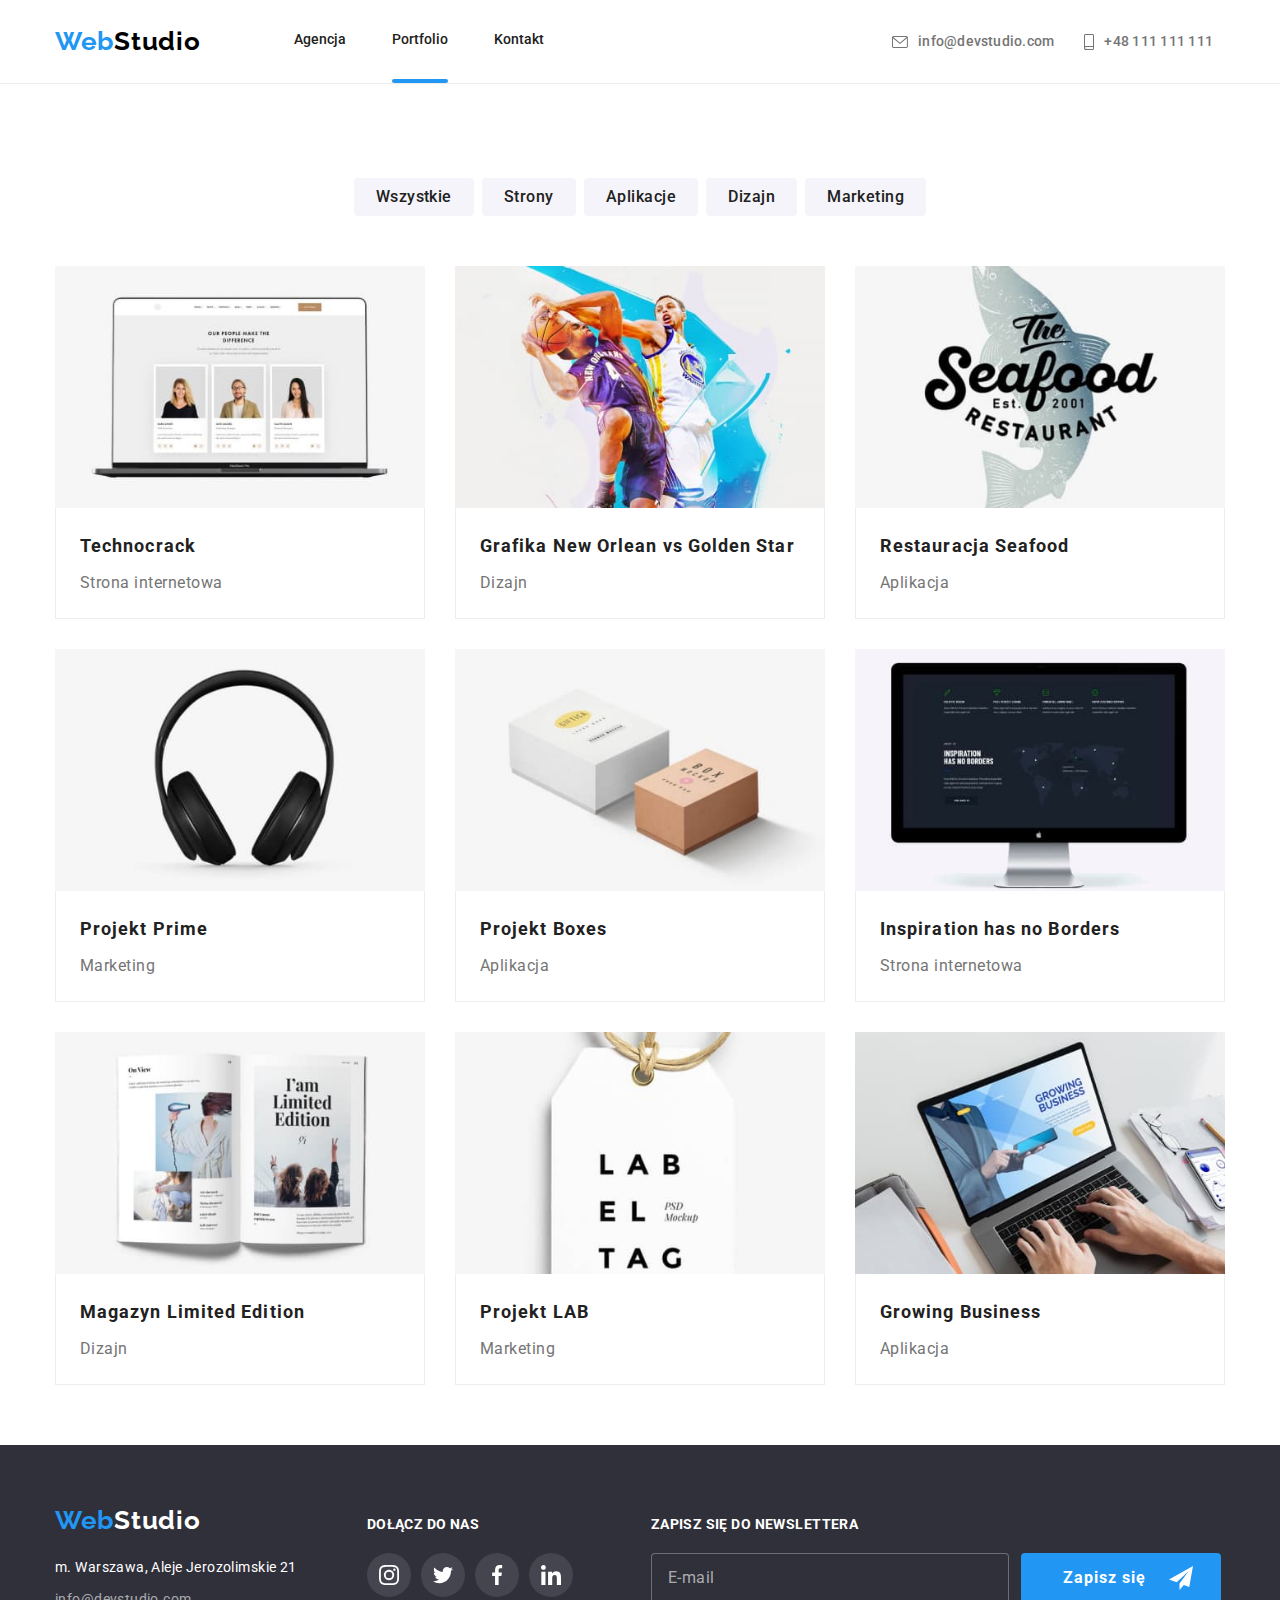
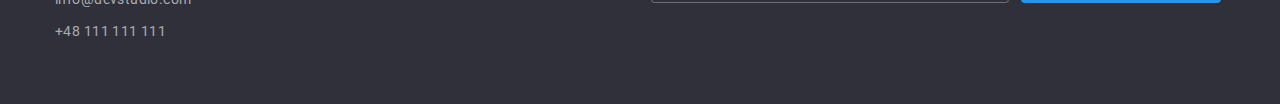
==== commit c536433f: "tab" ====
--- a/portfolio.html
+++ b/portfolio.html
@@ -1,5 +1,5 @@
 <!DOCTYPE html>
-<html lang="pl">
+<html lang="pl" overflow-x="hidden">
   <head>
     <meta charset="UTF-8" />
     <meta http-equiv="X-UA-Compatible" content="IE=edge" />
@@ -15,31 +15,44 @@
     <!-- <link rel="stylesheet" href="./css/styles.css" /> -->
     <link rel="stylesheet" href="./css/main.min.css" />
   </head>
-  <body>
+  <body overflow-x="hidden">
     <header class="main-header">
       <div class="main-header__container container">
-        <nav class="navigation">
-          <ul class="navigation__list">
-            <li class="navigation__item">
-              <a class="navigation__link logo" href="./logo-page"
-                ><span class="logo__text">Web</span>Studio</a
-              >
-            </li>
-            <li class="navigation__item navigation__item--agency">
-              <a class="navigation__link" href="./index.html">Agencja</a>
-            </li>
-            <li class="navigation__item navigation__item--portfolio">
-              <a
-                class="navigation__link navigation__link--current"
-                href="./portfolio.html"
-                >Portfolio</a
-              >
-            </li>
-            <li class="navigation__item navigation__item--contact">
-              <a class="navigation__link" href="./kontakt">Kontakt</a>
-            </li>
-          </ul>
-        </nav>
+        <div class="main-header__navigation">
+          <div class="main-header__home-page-container">
+            <a class="navigation__link logo" href="./logo-page"
+              ><span class="logo__text">Web</span>Studio</a
+            >
+          </div>
+          <div class="main-header__menu-mobile-button">
+            <button
+              class="menu-toggle js-open-menu button-icon button-icon--menu"
+              aria-expanded="false"
+              aria-controls="mobile-menu"
+            >
+              <svg class="button-icon--menu__icon" width="40" height="40">
+                <use href="images/icons.svg#icon-menu_40px-1"></use>
+              </svg>
+            </button>
+          </div>
+          <nav class="navigation">
+            <ul class="navigation__list">
+              <li class="navigation__item">
+                <a class="navigation__link" href="./index.html">Agencja</a>
+              </li>
+              <li class="navigation__item">
+                <a
+                  class="navigation__link navigation__link--current"
+                  href="./portfolio.html"
+                  >Portfolio</a
+                >
+              </li>
+              <li class="navigation__item">
+                <a class="navigation__link" href="./kontakt">Kontakt</a>
+              </li>
+            </ul>
+          </nav>
+        </div>
         <ul class="contact-list">
           <li class="contact-list__item">
             <svg class="contact-list__icon" width="16" height="12">
@@ -60,6 +73,67 @@
         </ul>
       </div>
     </header>
+    <div class="mobile-menu-container js-menu-container" id="mobile-menu">
+      <button
+        class="mobile-menu-container__button-close menu-toggle js-close-menu"
+      >
+        <svg class="mobile-menu-container__icon" width="40" height="40">
+          <use href="images/icons.svg#icon-close_40px"></use>
+        </svg>
+      </button>
+
+      <nav class="navigation--mobile">
+        <ul class="navigation--mobile__list">
+          <li class="navigation--mobile__item">
+            <a
+              class="navigation--mobile__link navigation--mobile__link--current"
+              href="./index.html"
+              >Agencja</a
+            >
+          </li>
+          <li class="navigation--mobile__item">
+            <a class="navigation--mobile__link" href="./portfolio.html"
+              >Portfolio</a
+            >
+          </li>
+          <li class="navigation--mobile__item">
+            <a class="navigation--mobile__link" href="./kontakt">Kontakt</a>
+          </li>
+        </ul>
+      </nav>
+      <ul class="contact-list--mobile">
+        <li class="contact-list--mobile__item">
+          <a
+            class="contact-list--mobile__link-mail"
+            href="mailto:info@devstudio.com"
+            >info@devstudio.com</a
+          >
+        </li>
+        <li class="contact-list--mobile__item">
+          <a class="contact-list--mobile__link-phone-no" href="tel:+48111111111"
+            >+48 111 111 111</a
+          >
+        </li>
+      </ul>
+      <ul class="social-media-list--mobile">
+        <li class="social-media-list--mobile__item">
+          <a class="socia-media-list--mobile__link" href="./facebook.com"></a
+          >Instagram
+        </li>
+        <li class="social-media-list--mobile__item">
+          <a class="socia-media-list--mobile__link" href="./twitter.com"></a
+          >Twitter
+        </li>
+        <li class="social-media-list--mobile__item">
+          <a class="socia-media-list--mobile__link" href="./facebook.com"></a
+          >Facebook
+        </li>
+        <li class="social-media-list--mobile__item">
+          <a class="socia-media-list--mobile__link" href="./linkedin.com"></a
+          >LinkedIn
+        </li>
+      </ul>
+    </div>
     <main class="portfolio-content">
       <div class="buttons-part">
         <div class="buttons-part__container container">
@@ -87,13 +161,33 @@
           <ul class="products-section__products-net">
             <li class="products-section__product-item">
               <div class="products-section__product-image-container">
-                <img
-                  src="images/portfolio1.jpg"
-                  alt="Laptop z otwartą stroną internetową"
-                  width="370"
-                  height="294"
-                  class="products-section__product-image"
-                />
+                <picture>
+                  <img
+                    src="images/portfolio1-mobile@1x.jpg"
+                    alt="Laptop z otwartą stroną internetową"
+                    class="products-section__product-image"
+                  />
+                  <source
+                    srcset="
+                      images/portfolio1-mobile@1x.jpg 1x,
+                      images/portfolio1-mobile@2x.jpg 2x
+                    "
+                  />
+                  <source
+                    srcset="
+                      images/portfolio1-tablet@1x.jpg 1x,
+                      images/portfolio1-tablet@2x.jpg 2x
+                    "
+                    media="#{$tablet}"
+                  />
+                  <source
+                    srcset="
+                      images/portfolio1-desktop@1x.jpg 1x,
+                      images/portfolio1-desktop@2x.jpg 2x
+                    "
+                    media="#{$desktop}"
+                  />
+                </picture>
                 <div class="products-section__description-overlay">
                   <p class="products-section__hidden-description">
                     Technocrack jest popularną platformą wykorzystywaną do
@@ -110,13 +204,33 @@
             </li>
             <li class="products-section__product-item">
               <div class="products-section__product-image-container">
-                <img
-                  src="images/portfolio2.jpg"
-                  alt="Dwóch koszykarzy walczących o piłkę"
-                  width="370"
-                  height="294"
-                  class="products-section__product-image"
-                />
+                <picture>
+                  <img
+                    src="images/portfolio2-mobile@1x.jpg"
+                    alt="Dwóch koszykarzy walczących o piłkę"
+                    class="products-section__product-image"
+                  />
+                  <source
+                    srcset="
+                      images/portfolio2-mobile@1x.jpg 1x,
+                      images/portfolio2-mobile@2x.jpg 2x
+                    "
+                  />
+                  <source
+                    srcset="
+                      images/portfolio2-tablet@1x.jpg 1x,
+                      images/portfolio2-tablet@2x.jpg 2x
+                    "
+                    media="#{$tablet}"
+                  />
+                  <source
+                    srcset="
+                      images/portfolio2-desktop@1x.jpg 1x,
+                      images/portfolio2-desktop@2x.jpg 2x
+                    "
+                    media="#{$desktop}"
+                  />
+                </picture>
                 <div class="products-section__description-overlay">
                   <p class="products-section__hidden-description">
                     Technocrack jest popularną platformą wykorzystywaną do
@@ -135,13 +249,33 @@
             </li>
             <li class="products-section__product-item">
               <div class="products-section__product-image-container">
-                <img
-                  src="images/portfolio3.jpg"
-                  alt="Logo restauracji"
-                  width="370"
-                  height="294"
-                  class="products-section__product-image"
-                />
+                <picture>
+                  <img
+                    src="images/portfolio3-mobile@1x.jpg"
+                    alt="Logo restauracji"
+                    class="products-section__product-image"
+                  />
+                  <source
+                    srcset="
+                      images/portfolio3-mobile@1x.jpg 1x,
+                      images/portfolio3-mobile@2x.jpg 2x
+                    "
+                  />
+                  <source
+                    srcset="
+                      images/portfolio3-tablet@1x.jpg 1x,
+                      images/portfolio3-tablet@2x.jpg 2x
+                    "
+                    media="#{$tablet}"
+                  />
+                  <source
+                    srcset="
+                      images/portfolio3-desktop@1x.jpg 1x,
+                      images/portfolio3-desktop@2x.jpg 2x
+                    "
+                    media="#{$desktop}"
+                  />
+                </picture>
                 <div class="products-section__description-overlay">
                   <p class="products-section__hidden-description">
                     Technocrack jest popularną platformą wykorzystywaną do
@@ -160,13 +294,33 @@
             </li>
             <li class="products-section__product-item">
               <div class="products-section__product-image-container">
-                <img
-                  src="images/portfolio4.jpg"
-                  alt="Słuchawki"
-                  width="370"
-                  height="294"
-                  class="products-section__product-image"
-                />
+                <picture>
+                  <img
+                    src="images/portfolio4-mobile@1x.jpg"
+                    alt="Słuchawki"
+                    class="products-section__product-image"
+                  />
+                  <source
+                    srcset="
+                      images/portfolio4-mobile@1x.jpg 1x,
+                      images/portfolio4-mobile@2x.jpg 2x
+                    "
+                  />
+                  <source
+                    srcset="
+                      images/portfolio4-tablet@1x.jpg 1x,
+                      images/portfolio4-tablet@2x.jpg 2x
+                    "
+                    media="#{$tablet}"
+                  />
+                  <source
+                    srcset="
+                      images/portfolio4-desktop@1x.jpg 1x,
+                      images/portfolio4-desktop@2x.jpg 2x
+                    "
+                    media="#{$desktop}"
+                  />
+                </picture>
                 <div class="products-section__description-overlay">
                   <p class="products-section__hidden-description">
                     Technocrack jest popularną platformą wykorzystywaną do
@@ -183,13 +337,33 @@
             </li>
             <li class="products-section__product-item">
               <div class="products-section__product-image-container">
-                <img
-                  src="images/portfolio5.jpg"
-                  alt="Dwa pudełka w różnych formatach"
-                  width="370"
-                  height="294"
-                  class="products-section__product-image"
-                />
+                <picture>
+                  <img
+                    src="images/portfolio5-mobile@1x.jpg"
+                    alt="Dwa pudełka w różnych formatach"
+                    class="products-section__product-image"
+                  />
+                  <source
+                    srcset="
+                      images/portfolio5-mobile@1x.jpg 1x,
+                      images/portfolio5-mobile@2x.jpg 2x
+                    "
+                  />
+                  <source
+                    srcset="
+                      images/portfolio5-tablet@1x.jpg 1x,
+                      images/portfolio5-tablet@2x.jpg 2x
+                    "
+                    media="#{$tablet}"
+                  />
+                  <source
+                    srcset="
+                      images/portfolio5-desktop@1x.jpg 1x,
+                      images/portfolio5-desktop@2x.jpg 2x
+                    "
+                    media="#{$desktop}"
+                  />
+                </picture>
                 <div class="products-section__description-overlay">
                   <p class="products-section__hidden-description">
                     Technocrack jest popularną platformą wykorzystywaną do
@@ -206,13 +380,33 @@
             </li>
             <li class="products-section__product-item">
               <div class="products-section__product-image-container">
-                <img
-                  src="images/portfolio6.jpg"
-                  alt="Monitor z prezentacją strony internetowej"
-                  width="370"
-                  height="294"
-                  class="products-section__product-image"
-                />
+                <picture>
+                  <img
+                    src="images/portfolio6-mobile@1x.jpg"
+                    alt="Monitor z prezentacją strony internetowej"
+                    class="products-section__product-image"
+                  />
+                  <source
+                    srcset="
+                      images/portfolio6-mobile@1x.jpg 1x,
+                      images/portfolio6-mobile@2x.jpg 2x
+                    "
+                  />
+                  <source
+                    srcset="
+                      images/portfolio6-tablet@1x.jpg 1x,
+                      images/portfolio6-tablet@2x.jpg 2x
+                    "
+                    media="#{$tablet}"
+                  />
+                  <source
+                    srcset="
+                      images/portfolio6-desktop@1x.jpg 1x,
+                      images/portfolio6-desktop@2x.jpg 2x
+                    "
+                    media="#{$desktop}"
+                  />
+                </picture>
                 <div class="products-section__description-overlay">
                   <p class="products-section__hidden-description">
                     Technocrack jest popularną platformą wykorzystywaną do
@@ -231,13 +425,33 @@
             </li>
             <li class="products-section__product-item">
               <div class="products-section__product-image-container">
-                <img
-                  src="images/portfolio7.jpg"
-                  alt="Otwarty magazyn"
-                  width="370"
-                  height="294"
-                  class="products-section__product-image"
-                />
+                <picture>
+                  <img
+                    src="images/portfolio7-mobile@1x.jpg"
+                    alt="Otwarty magazyn"
+                    class="products-section__product-image"
+                  />
+                  <source
+                    srcset="
+                      images/portfolio7-mobile@1x.jpg 1x,
+                      images/portfolio7-mobile@2x.jpg 2x
+                    "
+                  />
+                  <source
+                    srcset="
+                      images/portfolio7-tablet@1x.jpg 1x,
+                      images/portfolio7-tablet@2x.jpg 2x
+                    "
+                    media="#{$tablet}"
+                  />
+                  <source
+                    srcset="
+                      images/portfolio7-desktop@1x.jpg 1x,
+                      images/portfolio7-desktop@2x.jpg 2x
+                    "
+                    media="#{$desktop}"
+                  />
+                </picture>
                 <div class="products-section__description-overlay">
                   <p class="products-section__hidden-description">
                     Technocrack jest popularną platformą wykorzystywaną do
@@ -256,13 +470,33 @@
             </li>
             <li class="products-section__product-item">
               <div class="products-section__product-image-container">
-                <img
-                  src="images/portfolio8.jpg"
-                  alt="Projekt metki"
-                  width="370"
-                  height="294"
-                  class="products-section__product-image"
-                />
+                <picture>
+                  <img
+                    src="images/portfolio8-mobile@1x.jpg"
+                    alt="Projekt metki"
+                    class="products-section__product-image"
+                  />
+                  <source
+                    srcset="
+                      images/portfolio8-mobile@1x.jpg 1x,
+                      images/portfolio8-mobile@2x.jpg 2x
+                    "
+                  />
+                  <source
+                    srcset="
+                      images/portfolio8-tablet@1x.jpg 1x,
+                      images/portfolio8-tablet@2x.jpg 2x
+                    "
+                    media="#{$tablet}"
+                  />
+                  <source
+                    srcset="
+                      images/portfolio8-desktop@1x.jpg 1x,
+                      images/portfolio8-desktop@2x.jpg 2x
+                    "
+                    media="#{$desktop}"
+                  />
+                </picture>
                 <div class="products-section__description-overlay">
                   <p class="products-section__hidden-description">
                     Technocrack jest popularną platformą wykorzystywaną do
@@ -279,13 +513,33 @@
             </li>
             <li class="products-section__product-item">
               <div class="products-section__product-image-container">
-                <img
-                  src="images/portfolio9.jpg"
-                  alt="Tworzenie aplikacji"
-                  width="370"
-                  height="294"
-                  class="products-section__product-image"
-                />
+                <picture>
+                  <img
+                    src="images/portfolio9-mobile@1x.jpg"
+                    alt="Tworzenie aplikacji"
+                    class="products-section__product-image"
+                  />
+                  <source
+                    srcset="
+                      images/portfolio9-mobile@1x.jpg 1x,
+                      images/portfolio9-mobile@2x.jpg 2x
+                    "
+                  />
+                  <source
+                    srcset="
+                      images/portfolio9-tablet@1x.jpg 1x,
+                      images/portfolio9-tablet@2x.jpg 2x
+                    "
+                    media="#{$tablet}"
+                  />
+                  <source
+                    srcset="
+                      images/portfolio9-desktop@1x.jpg 1x,
+                      images/portfolio9-desktop@2x.jpg 2x
+                    "
+                    media="#{$desktop}"
+                  />
+                </picture>
                 <div class="products-section__description-overlay">
                   <p class="products-section__hidden-description">
                     Technocrack jest popularną platformą wykorzystywaną do
@@ -308,82 +562,84 @@
     </main>
     <footer class="main-footer ending">
       <div class="main-footer__container container footer">
-        <div class="main-footer__contact-data">
-          <a class="main-footer__link logo logo--footer" href="./index.html"
-            ><span class="logo__text">Web</span>Studio</a
-          >
-          <address class="main-footer__contact-details">
-            <p class="main-footer__address">
-              m. Warszawa, Aleje Jerozolimskie 21
-            </p>
-            <a
-              class="main-footer__link main-footer__link--contact-details"
-              href="mailto:info@devstudio.com"
-              >info@devstudio.com</a
-            >
-            <a
-              class="main-footer__link main-footer__link--contact-details"
-              href="tel:+48111111111"
-              >+48 111 111 111</a
-            >
-          </address>
-        </div>
-        <div class="main-footer__social-media">
-          <p class="main-footer__social-media-headline">DOŁĄCZ DO NAS</p>
-          <ul class="social-media-list">
-            <li class="social-media-list__item">
-              <div
-                class="social-media-list__container social-media-list__container--footer"
+        <div class="main-footer__wrapper">
+          <div class="main-footer__contact-data">
+            <a class="main-footer__link logo logo--footer" href="./index.html"
+              ><span class="logo__text">Web</span>Studio</a
+            >
+            <address class="main-footer__contact-details">
+              <p class="main-footer__address">
+                m. Warszawa, Aleje Jerozolimskie 21
+              </p>
+              <a
+                class="main-footer__link main-footer__link--contact-details"
+                href="mailto:info@devstudio.com"
+                >info@devstudio.com</a
               >
-                <svg
-                  class="social-media-list__icon social-media-list__icon--footer"
-                  width="20px"
-                  height="20px"
+              <a
+                class="main-footer__link main-footer__link--contact-details"
+                href="tel:+48111111111"
+                >+48 111 111 111</a
+              >
+            </address>
+          </div>
+          <div class="main-footer__social-media">
+            <p class="main-footer__social-media-headline">DOŁĄCZ DO NAS</p>
+            <ul class="social-media-list">
+              <li class="social-media-list__item">
+                <div
+                  class="social-media-list__container social-media-list__container--footer"
                 >
-                  <use href="images/icons.svg#icon-instagram-2"></use>
-                </svg>
-              </div>
-            </li>
-            <li class="social-media-list__item">
-              <div
-                class="social-media-list__container social-media-list__container--footer"
-              >
-                <svg
-                  class="social-media-list__icon social-media-list__icon--footer"
-                  width="20px"
-                  height="20px"
+                  <svg
+                    class="social-media-list__icon social-media-list__icon--footer"
+                    width="20px"
+                    height="20px"
+                  >
+                    <use href="images/icons.svg#icon-instagram-2"></use>
+                  </svg>
+                </div>
+              </li>
+              <li class="social-media-list__item">
+                <div
+                  class="social-media-list__container social-media-list__container--footer"
                 >
-                  <use href="images/icons.svg#icon-twitter-1"></use>
-                </svg>
-              </div>
-            </li>
-            <li class="social-media-list__item">
-              <div
-                class="social-media-list__container social-media-list__container--footer"
-              >
-                <svg
-                  class="social-media-list__icon social-media-list__icon--footer"
-                  width="20px"
-                  height="20px"
+                  <svg
+                    class="social-media-list__icon social-media-list__icon--footer"
+                    width="20px"
+                    height="20px"
+                  >
+                    <use href="images/icons.svg#icon-twitter-1"></use>
+                  </svg>
+                </div>
+              </li>
+              <li class="social-media-list__item">
+                <div
+                  class="social-media-list__container social-media-list__container--footer"
                 >
-                  <use href="images/icons.svg#icon-facebook-1"></use>
-                </svg>
-              </div>
-            </li>
-            <li class="social-media-list__item">
-              <div
-                class="social-media-list__container social-media-list__container--footer"
-              >
-                <svg
-                  class="social-media-list__icon social-media-list__icon--footer"
-                  width="20px"
-                  height="20px"
+                  <svg
+                    class="social-media-list__icon social-media-list__icon--footer"
+                    width="20px"
+                    height="20px"
+                  >
+                    <use href="images/icons.svg#icon-facebook-1"></use>
+                  </svg>
+                </div>
+              </li>
+              <li class="social-media-list__item">
+                <div
+                  class="social-media-list__container social-media-list__container--footer"
                 >
-                  <use href="images/icons.svg#icon-linkedin-1"></use>
-                </svg>
-              </div>
-            </li>
-          </ul>
+                  <svg
+                    class="social-media-list__icon social-media-list__icon--footer"
+                    width="20px"
+                    height="20px"
+                  >
+                    <use href="images/icons.svg#icon-linkedin-1"></use>
+                  </svg>
+                </div>
+              </li>
+            </ul>
+          </div>
         </div>
         <div class="main-footer__form-newsletter">
           <form class="form-newsletter">
@@ -413,5 +669,6 @@
         </div>
       </div>
     </footer>
+    <script defer src="js/mobile-menu.js"></script>
   </body>
 </html>
--- a/css/main.min.css
+++ b/css/main.min.css
@@ -1 +1 @@
-.products-section__product-type,.products-section__hidden-description,.section-team__member-position,.section-coverage__action-description{margin:0 auto}.products-section,.buttons-part,.section-clients,.section-team,.section-coverage{padding-block:94px}.container{min-width:320px;max-width:480px;margin:0 auto}@media(width >= 768px){.container{max-width:768px}}@media(width >= 1200px){.container{max-width:1200px}}.main-header{border-bottom:1px solid #ececec;background-color:#fff}@media(width >= 768px){.main-header__container{display:-webkit-box;display:-ms-flexbox;display:flex;-webkit-box-pack:justify;-ms-flex-pack:justify;justify-content:space-between}}.main-header__navigation{display:-webkit-box;display:-ms-flexbox;display:flex;-webkit-box-pack:justify;-ms-flex-pack:justify;justify-content:space-between}@media(width >= 768px){.main-header__navigation{-webkit-box-pack:start;-ms-flex-pack:start;justify-content:flex-start;gap:83px}}@media(width >= 1200px){.main-header__navigation{gap:93px}}.main-header__home-page-container{padding-left:15px;padding-block:16px}@media(width >= 768px){.main-header__home-page-container{padding-block:26px}}.main-header__menu-mobile-button{padding-block:10px;padding-right:15px}@media(width >= 768px){.main-header__menu-mobile-button{display:none}}.contact-list{display:none}@media(width >= 768px){.contact-list{display:-webkit-box;display:-ms-flexbox;display:flex;-webkit-box-orient:vertical;-webkit-box-direction:normal;-ms-flex-direction:column;flex-direction:column;gap:10px;margin:0;padding-block:21px;padding-right:15px}}@media(width >= 1200px){.contact-list{-webkit-box-orient:horizontal;-webkit-box-direction:normal;-ms-flex-direction:row;flex-direction:row;gap:30px;padding-block:32px;padding-right:27px}}@media(width >= 768px){.contact-list__item{display:-webkit-box;display:-ms-flexbox;display:flex;-webkit-box-align:center;-ms-flex-align:center;align-items:center}}.contact-list__item:hover .contact-list__icon,.contact-list__item:focus-within .contact-list__icon{fill:#2196f3}.contact-list__icon{fill:#757575;margin-right:10px;-webkit-transition:fill 250ms cubic-bezier(0.4, 0, 0.2, 1);transition:fill 250ms cubic-bezier(0.4, 0, 0.2, 1)}@media(width >= 768px){.contact-list__link{font-size:12px;line-height:1.1;font-weight:500;letter-spacing:.24px;color:#757575;-webkit-transition:color 250ms cubic-bezier(0.4, 0, 0.2, 1);transition:color 250ms cubic-bezier(0.4, 0, 0.2, 1)}}@media(width >= 768px){.contact-list__link{font-size:14px}}.contact-list__link:hover,.contact-list__link:focus{color:#2196f3;outline:none}.navigation{display:none}@media(width >= 768px){.navigation{display:-webkit-box;display:-ms-flexbox;display:flex;gap:60px;padding-block:32px}}@media(width >= 1200px){.navigation{gap:46px}}@media(width >= 768px){.navigation__list{display:-webkit-box;display:-ms-flexbox;display:flex;-webkit-box-align:space-between;-ms-flex-align:space-between;align-items:space-between;gap:46px}}.navigation__link{font-size:14px;line-height:1.1;font-weight:500;color:#212121;-webkit-transition:color 250ms cubic-bezier(0.4, 0, 0.2, 1);transition:color 250ms cubic-bezier(0.4, 0, 0.2, 1)}.navigation__link:hover,.navigation__link:focus{color:#2196f3;outline:none}.navigation__link--current::after{content:"";display:block;width:100%;height:4px;background-color:#2196f3;border-radius:2px;position:absolute;bottom:-34px}.navigation--mobile{font-size:40px;font-weight:500;letter-spacing:.8px;color:#212121;padding-top:48px;-webkit-transition:color 250ms cubic-bezier(0.4, 0, 0.2, 1);transition:color 250ms cubic-bezier(0.4, 0, 0.2, 1)}.navigation--mobile__item{margin-bottom:32px}.navigation--mobile__item:last-child{margin-bottom:0}.navigation--mobile__link{color:#212121;-webkit-transition:color 250ms cubic-bezier(0.4, 0, 0.2, 1);transition:color 250ms cubic-bezier(0.4, 0, 0.2, 1)}.navigation--mobile__link:focus{color:#2196f3;outline:none}.logo{font-family:"Raleway",sans-serif;font-size:24px;line-height:1.2;font-weight:700;letter-spacing:.72px;color:#000;-webkit-transition:color 250ms cubic-bezier(0.4, 0, 0.2, 1);transition:color 250ms cubic-bezier(0.4, 0, 0.2, 1)}.logo__text{color:#2196f3}.logo:hover,.logo:focus{color:#2196f3}.logo.logo--footer{color:#fff}.logo.logo--footer:hover,.logo.logo--footer:focus{color:#2196f3}.main-headline{background-image:url(../images/background-image.jpg);background-position:center;background-size:cover;-webkit-box-shadow:inset 0 0 0 2000px rgba(47,48,58,.4);box-shadow:inset 0 0 0 2000px rgba(47,48,58,.4)}.main-headline__container{padding:118px 57px;background:rgba(0,0,0,0)}@media(width >= 768px){.main-headline__container{padding:118px 201px}}@media(width >= 1200px){.main-headline__container{max-width:1600px;width:1200px;padding:200px 252px}}.main-headline__text{font-size:26px;line-height:1.6;font-weight:900;letter-spacing:1.56px;margin:0 auto;color:#fff;text-align:center}@media(width >= 1200px){.main-headline__text{font-size:44px;line-height:1.36;letter-spacing:2.64px}}.button{font-size:16px;line-height:1.9;font-weight:700;border:none;border-radius:4px;cursor:pointer;display:block;-webkit-transition:color 250ms cubic-bezier(0.4, 0, 0.2, 1);transition:color 250ms cubic-bezier(0.4, 0, 0.2, 1)}.main-headline__button{color:#fff;background-color:#2196f3;width:200px;padding:10px 41px 10px 42px;margin:30px auto 0}.main-headline__button:hover,.main-headline__button:focus{color:#000}.button-icon{border:none;background-color:#fff;margin:0;padding:0;display:block}.button-icon--close{width:30px;height:30px}.button-icon--close:focus-within .button-icon--close__icon{fill:#2196f3}.button-icon--close:focus{outline:none}.button-icon--close:focus .button-icon--close__border{border:1px solid #2196f3}.button-icon--close__border{border:solid 1px rgba(0,0,0,.1);width:30px;height:30px;border-radius:50%;padding:5.4px;-webkit-transition:border 250ms cubic-bezier(0.4, 0, 0.2, 1);transition:border 250ms cubic-bezier(0.4, 0, 0.2, 1)}.button-icon--close__border:hover{border:solid 1px #2196f3}.button-icon--close__border:hover .button-close__icon,.button-icon--close__border:focus .button-close__icon{fill:#2196f3;outline:none}.button-icon--close__icon{fill:#000;background-color:#fff;display:block;-webkit-transition:fill 250ms cubic-bezier(0.4, 0, 0.2, 1);transition:fill 250ms cubic-bezier(0.4, 0, 0.2, 1)}.button-icon--menu__icon{fill:#000;-webkit-transition:fill 250ms cubic-bezier(0.4, 0, 0.2, 1);transition:fill 250ms cubic-bezier(0.4, 0, 0.2, 1)}.button-icon--menu:focus-within .button-icon--menu__icon{fill:#2196f3}.form-user-data__button-send-data{width:200px;padding:10px 76px;margin:30px auto 0;background-color:#2196f3;color:#fff;-webkit-box-shadow:0px 4px 4px rgba(0,0,0,.15);box-shadow:0px 4px 4px rgba(0,0,0,.15)}.form-user-data__button-send-data :focus,.form-user-data__button-send-data :hover{color:#000;outline:none}.button--newsletter{width:200px;height:50px;letter-spacing:.06em;color:#fff;background-color:#2196f3;padding:10px 75px 10px 42px;position:relative}.button--newsletter:hover,.button--newsletter:focus{color:#000;outline:none}.button--newsletter__icon{fill:#fff;position:absolute;top:13px;left:148px;-webkit-transition:fill 250ms cubic-bezier(0.4, 0, 0.2, 1);transition:fill 250ms cubic-bezier(0.4, 0, 0.2, 1)}.button--newsletter:hover .button--newsletter__icon,.button--newsletter:focus .button--newsletter__icon{fill:#000}.button-branch{font-size:16px;line-height:1.6;font-weight:500;color:#212121;background-color:#f5f4fa;cursor:pointer;display:block;padding:6px 22px;text-align:center;letter-spacing:.03em;border-radius:4px;border:rgba(0,0,0,0);margin-left:8px;-webkit-transition:color 250ms cubic-bezier(0.4, 0, 0.2, 1),background-color 250ms cubic-bezier(0.4, 0, 0.2, 1),-webkit-box-shadow 250ms cubic-bezier(0.4, 0, 0.2, 1);transition:color 250ms cubic-bezier(0.4, 0, 0.2, 1),background-color 250ms cubic-bezier(0.4, 0, 0.2, 1),-webkit-box-shadow 250ms cubic-bezier(0.4, 0, 0.2, 1);transition:color 250ms cubic-bezier(0.4, 0, 0.2, 1),background-color 250ms cubic-bezier(0.4, 0, 0.2, 1),box-shadow 250ms cubic-bezier(0.4, 0, 0.2, 1);transition:color 250ms cubic-bezier(0.4, 0, 0.2, 1),background-color 250ms cubic-bezier(0.4, 0, 0.2, 1),box-shadow 250ms cubic-bezier(0.4, 0, 0.2, 1),-webkit-box-shadow 250ms cubic-bezier(0.4, 0, 0.2, 1)}.button-branch:hover,.button-branch:focus{color:#fff;background-color:#2196f3;-webkit-box-shadow:0px 3px 1px rgba(0,0,0,.1),0px 1px 2px rgba(0,0,0,.08),0px 2px 2px rgba(0,0,0,.12);box-shadow:0px 3px 1px rgba(0,0,0,.1),0px 1px 2px rgba(0,0,0,.08),0px 2px 2px rgba(0,0,0,.12)}.modal{display:-webkit-box;display:-ms-flexbox;display:flex;background-color:rgba(0,0,0,.2);position:fixed;inset:0;z-index:1;opacity:1;visibility:visible;-webkit-transform:scale(1);transform:scale(1);-webkit-transition:visibility 2s cubic-bezier(0.4, 0, 0.2, 1),opacity 2s cubic-bezier(0.4, 0, 0.2, 1),-webkit-transform 2s cubic-bezier(0.4, 0, 0.2, 1);transition:visibility 2s cubic-bezier(0.4, 0, 0.2, 1),opacity 2s cubic-bezier(0.4, 0, 0.2, 1),-webkit-transform 2s cubic-bezier(0.4, 0, 0.2, 1);transition:transform 2s cubic-bezier(0.4, 0, 0.2, 1),visibility 2s cubic-bezier(0.4, 0, 0.2, 1),opacity 2s cubic-bezier(0.4, 0, 0.2, 1);transition:transform 2s cubic-bezier(0.4, 0, 0.2, 1),visibility 2s cubic-bezier(0.4, 0, 0.2, 1),opacity 2s cubic-bezier(0.4, 0, 0.2, 1),-webkit-transform 2s cubic-bezier(0.4, 0, 0.2, 1)}.modal--is-hidden{pointer-events:none;visibility:hidden;opacity:0;-webkit-transform:scale(0);transform:scale(0)}.modal__window{width:95%;margin:auto;background-color:#fff;-webkit-box-shadow:0px 1px 3px rgba(0,0,0,.12),0px 1px 1px rgba(0,0,0,.14),0px 2px 1px rgba(0,0,0,.2);box-shadow:0px 1px 3px rgba(0,0,0,.12),0px 1px 1px rgba(0,0,0,.14),0px 2px 1px rgba(0,0,0,.2);border-radius:4px}.modal__close{padding-top:8px;padding-right:8px;padding-left:490px}.form-user-data{padding:2px 40px 40px}.form-user-data__title{font-size:20px;line-height:1.17;font-weight:700;text-align:center;color:#212121;margin-block:0 12px}.form-user-data__text-data{position:relative}.form-user-data__text-data:focus-within .form-user-data__icon-input{fill:#2196f3}.form-user-data__input-label{display:block;font-size:12px;line-height:1.17;color:#757575;letter-spacing:.01em}.form-user-data__input-text{display:block;width:448px;height:40px;margin-block:4px 10px;padding-left:42px;border:1px solid rgba(33,33,33,.2);border-radius:4px;-webkit-transition:border 250ms cubic-bezier(0.4, 0, 0.2, 1);transition:border 250ms cubic-bezier(0.4, 0, 0.2, 1)}.form-user-data__input-text:focus{border:1px solid #2196f3;outline:none}.form-user-data__icon-input{position:absolute;top:32px;left:15px;fill:#212121;-webkit-transition:fill 250ms cubic-bezier(0.4, 0, 0.2, 1);transition:fill 250ms cubic-bezier(0.4, 0, 0.2, 1)}.form-user-data__comment-textarea{resize:none;margin-block:4px 20px;width:448px;height:120px;padding:12px 16px;border:1px solid rgba(33,33,33,.2);border-radius:4px;-webkit-transition:border 250ms cubic-bezier(0.4, 0, 0.2, 1);transition:border 250ms cubic-bezier(0.4, 0, 0.2, 1)}.form-user-data__comment-textarea::-webkit-input-placeholder{font-size:12px;line-height:1.17;color:rgba(117,117,117,.5);-webkit-transition:color 250ms cubic-bezier(0.4, 0, 0.2, 1);transition:color 250ms cubic-bezier(0.4, 0, 0.2, 1)}.form-user-data__comment-textarea::-moz-placeholder{font-size:12px;line-height:1.17;color:rgba(117,117,117,.5);-moz-transition:color 250ms cubic-bezier(0.4, 0, 0.2, 1);transition:color 250ms cubic-bezier(0.4, 0, 0.2, 1)}.form-user-data__comment-textarea:-ms-input-placeholder{font-size:12px;line-height:1.17;color:rgba(117,117,117,.5);-ms-transition:color 250ms cubic-bezier(0.4, 0, 0.2, 1);transition:color 250ms cubic-bezier(0.4, 0, 0.2, 1)}.form-user-data__comment-textarea::-ms-input-placeholder{font-size:12px;line-height:1.17;color:rgba(117,117,117,.5);-ms-transition:color 250ms cubic-bezier(0.4, 0, 0.2, 1);transition:color 250ms cubic-bezier(0.4, 0, 0.2, 1)}.form-user-data__comment-textarea::placeholder{font-size:12px;line-height:1.17;color:rgba(117,117,117,.5);-webkit-transition:color 250ms cubic-bezier(0.4, 0, 0.2, 1);transition:color 250ms cubic-bezier(0.4, 0, 0.2, 1)}.form-user-data__comment-textarea:focus{border:1px solid #2196f3;outline:none}.form-user-data__comment-textarea:focus::-webkit-input-placeholder{color:#2196f3}.form-user-data__comment-textarea:focus::-moz-placeholder{color:#2196f3}.form-user-data__comment-textarea:focus:-ms-input-placeholder{color:#2196f3}.form-user-data__comment-textarea:focus::-ms-input-placeholder{color:#2196f3}.form-user-data__comment-textarea:focus::placeholder{color:#2196f3}.form-user-data__statutes-approval{display:-webkit-box;display:-ms-flexbox;display:flex;-webkit-box-align:center;-ms-flex-align:center;align-items:center;position:relative}.form-user-data__checkbox-box{width:16px;height:15px;margin-inline:15px 8px;cursor:pointer;opacity:0;z-index:2}.form-user-data__checkbox-box:checked~.form-user-data__checkbox-box--not-checked{visibility:hidden}.form-user-data__checkbox-box:checked~.form-user-data__checkbox-box--checked{visibility:visible}.form-user-data__checkbox-box--not-checked{position:absolute;left:15px;-webkit-transition:visibility 250ms cubic-bezier(0.4, 0, 0.2, 1);transition:visibility 250ms cubic-bezier(0.4, 0, 0.2, 1)}.form-user-data__checkbox-box--checked{position:absolute;left:15px;visibility:hidden;-webkit-transition:visibility 250ms cubic-bezier(0.4, 0, 0.2, 1);transition:visibility 250ms cubic-bezier(0.4, 0, 0.2, 1)}.form-user-data__checkbox-label{font-size:14px;line-height:1.71}.form-user-data__checkbox-label--link{color:#2196f3}.form-newsletter{display:none;padding-top:72px}.form-newsletter__label{font-size:14px;font-weight:700;line-height:1.1;color:#fff;margin-bottom:20px;display:block}.form-newsletter__input-part{display:-webkit-box;display:-ms-flexbox;display:flex;-webkit-box-pack:start;-ms-flex-pack:start;justify-content:flex-start;gap:12px}.form-newsletter__input{display:inline-block;width:358px;height:50px;border:1px solid rgba(255,255,255,.3);border-radius:4px;background-color:#2f303a;padding-block:15px;padding-left:16px;-webkit-transition:border 250ms cubic-bezier(0.4, 0, 0.2, 1);transition:border 250ms cubic-bezier(0.4, 0, 0.2, 1)}.form-newsletter__input::-webkit-input-placeholder{font-size:16px;line-height:1.25;color:rgba(255,255,255,.6);-webkit-transition:color 250ms cubic-bezier(0.4, 0, 0.2, 1);transition:color 250ms cubic-bezier(0.4, 0, 0.2, 1)}.form-newsletter__input::-moz-placeholder{font-size:16px;line-height:1.25;color:rgba(255,255,255,.6);-moz-transition:color 250ms cubic-bezier(0.4, 0, 0.2, 1);transition:color 250ms cubic-bezier(0.4, 0, 0.2, 1)}.form-newsletter__input:-ms-input-placeholder{font-size:16px;line-height:1.25;color:rgba(255,255,255,.6);-ms-transition:color 250ms cubic-bezier(0.4, 0, 0.2, 1);transition:color 250ms cubic-bezier(0.4, 0, 0.2, 1)}.form-newsletter__input::-ms-input-placeholder{font-size:16px;line-height:1.25;color:rgba(255,255,255,.6);-ms-transition:color 250ms cubic-bezier(0.4, 0, 0.2, 1);transition:color 250ms cubic-bezier(0.4, 0, 0.2, 1)}.form-newsletter__input::placeholder{font-size:16px;line-height:1.25;color:rgba(255,255,255,.6);-webkit-transition:color 250ms cubic-bezier(0.4, 0, 0.2, 1);transition:color 250ms cubic-bezier(0.4, 0, 0.2, 1)}.form-newsletter__input:focus{border:1px solid #2196f3;outline:none}.form-newsletter__input:focus::-webkit-input-placeholder{color:#2196f3}.form-newsletter__input:focus::-moz-placeholder{color:#2196f3}.form-newsletter__input:focus:-ms-input-placeholder{color:#2196f3}.form-newsletter__input:focus::-ms-input-placeholder{color:#2196f3}.form-newsletter__input:focus::placeholder{color:#2196f3}.lorem-ipsum-section{display:none;background-color:#e5e5e5;padding-block:94px 0}.lorem-ipsum-section__list{display:-webkit-box;display:-ms-flexbox;display:flex;-ms-flex-pack:distribute;justify-content:space-around}.lorem-ipsum-section__window{width:270px;background-color:#f5f4fa;padding:25px 100px}.lorem-ipsum-section__icon{fill:currentColor}.lorem-ipsum-section__headline{font-size:14px;line-height:1.1;font-weight:700;color:#212121;width:270px;margin:0 0 10px;padding-top:30px}.lorem-ipsum-section__text{font-size:14px;line-height:1.7;width:270px}.section-coverage{display:none;background-color:#e5e5e5}.section-coverage__headline{font-size:36px;line-height:1.2;font-weight:700;color:#212121;text-align:center;margin-block:0 50px}.section-coverage__actions-list{display:-webkit-box;display:-ms-flexbox;display:flex;-ms-flex-pack:distribute;justify-content:space-around}.section-coverage__action-item{position:relative;display:-webkit-box;display:-ms-flexbox;display:flex}.section-coverage__action-label{position:absolute;bottom:0;background-color:rgba(47,48,58,.8);padding-block:27px;width:100%}.section-coverage__action-description{font-size:14px;line-height:1.1;color:#fff;text-align:center;letter-spacing:.03em;font-weight:700}.section-team{display:none;background-color:#f5f4fa}.section-team__headline{font-size:36px;line-height:1.2;font-weight:700;color:#212121;text-align:center;margin-block:0 50px}.section-team__people-list{display:-webkit-box;display:-ms-flexbox;display:flex;-ms-flex-pack:distribute;justify-content:space-around}.section-team__team-member{background-color:#fff;-webkit-box-shadow:0px 1px 3px rgba(0,0,0,.12),0px 1px 1px rgba(0,0,0,.14),0px 2px 1px rgba(0,0,0,.2);box-shadow:0px 1px 3px rgba(0,0,0,.12),0px 1px 1px rgba(0,0,0,.14),0px 2px 1px rgba(0,0,0,.2);border-radius:0px 0px 4px 4px}.section-team__member-name{font-size:16px;line-height:1.2;font-weight:500;color:#212121;text-align:center;margin:30px auto 10px}.section-team__member-position{font-size:16px;line-height:1.2;text-align:center;padding-bottom:16px}.social-media-list{list-style-type:none;display:-webkit-box;display:-ms-flexbox;display:flex;-webkit-box-pack:center;-ms-flex-pack:center;justify-content:center;padding:0 0 30px;gap:10px;display:none}.social-media-list__container{width:44px;height:44px;padding:12px;border-radius:50%;-webkit-transition:background-color 250ms cubic-bezier(0.4, 0, 0.2, 1);transition:background-color 250ms cubic-bezier(0.4, 0, 0.2, 1)}.social-media-list__container--team{background-color:#fff}.social-media-list__container--footer{background-color:rgba(255,255,255,.1)}.social-media-list__container:hover,.social-media-list__container:focus{background-color:#2196f3}.social-media-list__container:hover .social-media-list__icon,.social-media-list__container:focus .social-media-list__icon{fill:#fff}.social-media-list__icon{-webkit-transition:fill 250ms cubic-bezier(0.4, 0, 0.2, 1);transition:fill 250ms cubic-bezier(0.4, 0, 0.2, 1)}.social-media-list__icon--team{fill:#afb1b8}.social-media-list__icon--footer{fill:#fff}.social-media-list--mobile{display:-webkit-box;display:-ms-flexbox;display:flex;gap:20px;position:absolute;bottom:48px}.social-media-list--mobile__link{color:#2196f3;font-size:18px;line-height:1.22;font-weight:500;letter-spacing:.36px;-webkit-transition:color 250ms cubic-bezier(0.4, 0, 0.2, 1);transition:color 250ms cubic-bezier(0.4, 0, 0.2, 1)}.social-media-list--mobile__link:focus{color:#212121}.section-clients{display:none}.section-clients__headline{font-size:36px;line-height:1.2;font-weight:700;color:#212121;text-align:center;margin-block:0 50px;padding-inline:501px 498px}.section-clients__clients-logo-list{display:-webkit-box;display:-ms-flexbox;display:flex;-webkit-box-pack:center;-ms-flex-pack:center;justify-content:center;gap:30px}.section-clients__client-logo-item{width:170px;padding:16px 32px;border:solid 1px #afb1b8;border-radius:4px;-webkit-transition:border 250ms cubic-bezier(0.4, 0, 0.2, 1);transition:border 250ms cubic-bezier(0.4, 0, 0.2, 1)}.section-clients__client-logo-item:hover,.section-clients__client-logo-item:focus{border:solid 1px #2196f3}.section-clients__client-logo-item:hover .section-clients__client-logo,.section-clients__client-logo-item:focus .section-clients__client-logo{fill:#2196f3}.section-clients__client-logo{fill:#afb1b8;-webkit-transition:fill 250ms cubic-bezier(0.4, 0, 0.2, 1);transition:fill 250ms cubic-bezier(0.4, 0, 0.2, 1)}.main-footer{background-color:#2f303a;display:none}.main-footer__container{display:-webkit-box;display:-ms-flexbox;display:flex}.main-footer__contact-data{padding-block:60px;padding-left:15px}.main-footer__link--contact-details{font-size:14px;line-height:1.7;color:rgba(255,255,255,.6);display:block;margin-top:9px;-webkit-transition:color 250ms cubic-bezier(0.4, 0, 0.2, 1);transition:color 250ms cubic-bezier(0.4, 0, 0.2, 1)}.main-footer__link--contact-details:hover,.main-footer__link--contact-details:focus{color:#2196f3}.main-footer__contact-details{font-style:normal}.main-footer__address{font-size:14px;line-height:1.7;color:#fff}.main-footer__social-media{padding-left:70px;padding-right:78px}.main-footer__social-media-headline{font-size:14px;line-height:1.1;font-weight:700;color:#fff;padding-top:72px;margin-block:0 20px}.portfolio-content{background-color:#e5e5e5}.buttons-part{padding-bottom:0}.buttons-part__buttons-branch-list{display:-webkit-box;display:-ms-flexbox;display:flex;padding:0 318px 50px 310px}.buttons-part__buttons-branch-list:first-child{margin-left:0}.products-section{padding-top:0}.products-section__products-net{display:-webkit-box;display:-ms-flexbox;display:flex;-ms-flex-wrap:wrap;flex-wrap:wrap;gap:30px;padding:0;margin:0;-ms-flex-preferred-size:calc((100% - 60px)/3);flex-basis:calc((100% - 60px)/3);-ms-flex-line-pack:distribute;align-content:space-around;padding-left:15px}.products-section__product-item{background-color:#eee;-webkit-transition:-webkit-box-shadow 250ms cubic-bezier(0.4, 0, 0.2, 1);transition:-webkit-box-shadow 250ms cubic-bezier(0.4, 0, 0.2, 1);transition:box-shadow 250ms cubic-bezier(0.4, 0, 0.2, 1);transition:box-shadow 250ms cubic-bezier(0.4, 0, 0.2, 1), -webkit-box-shadow 250ms cubic-bezier(0.4, 0, 0.2, 1)}.products-section__product-item:hover{-webkit-box-shadow:0px 1px 1px rgba(0,0,0,.12),0px 4px 4px rgba(0,0,0,.06),1px 4px 6px rgba(0,0,0,.16);box-shadow:0px 1px 1px rgba(0,0,0,.12),0px 4px 4px rgba(0,0,0,.06),1px 4px 6px rgba(0,0,0,.16)}.products-section__product-item:hover .products-section__description-overlay{-webkit-transform:translatey(0);transform:translatey(0)}.products-section__product-image-container{position:relative;overflow:hidden;margin:0}.products-section__product-image{display:block}.products-section__description-overlay{background-color:rgba(33,150,243,.9);top:0;left:0;position:absolute;width:100%;height:100%;-webkit-transform:translatey(100%);transform:translatey(100%);-webkit-transition:-webkit-transform 250ms cubic-bezier(0.4, 0, 0.2, 1);transition:-webkit-transform 250ms cubic-bezier(0.4, 0, 0.2, 1);transition:transform 250ms cubic-bezier(0.4, 0, 0.2, 1);transition:transform 250ms cubic-bezier(0.4, 0, 0.2, 1), -webkit-transform 250ms cubic-bezier(0.4, 0, 0.2, 1)}.products-section__hidden-description{font-size:18px;line-height:1.55;letter-spacing:.03em;color:#fff;width:100%;padding:49px 45px 49px 24px}.products-section__product-description{background-color:#fff;margin:0;border-left-width:1px;border-left-style:solid;border-left-color:#eee;border-bottom-width:1px;border-bottom-style:solid;border-bottom-color:#eee;border-right-width:1px;border-right-style:solid;border-right-color:#eee}.products-section__product-title{font-size:18px;line-height:2;font-weight:700;color:#212121;padding-top:20px;padding-left:24px;margin-block:0 4px}.products-section__product-type{font-size:16px;line-height:1.9;padding-bottom:20px;padding-left:24px}.mobile-menu-container{background-color:#fff;position:fixed;inset:0;z-index:10;padding-left:40px;-webkit-transform:translateX(100%);transform:translateX(100%);-webkit-transition:-webkit-transform 1s cubic-bezier(0.4, 0, 0.2, 1);transition:-webkit-transform 1s cubic-bezier(0.4, 0, 0.2, 1);transition:transform 1s cubic-bezier(0.4, 0, 0.2, 1);transition:transform 1s cubic-bezier(0.4, 0, 0.2, 1), -webkit-transform 1s cubic-bezier(0.4, 0, 0.2, 1)}.mobile-menu-container.is-open{-webkit-transform:translateX(0);transform:translateX(0)}.mobile-menu-container__button-close{border:none;background-color:#fff;display:block;margin:0;padding:0;outline:none;position:absolute;top:10px;right:15px}.mobile-menu-container__button-close:focus-within .mobile-menu-container__icon{fill:#2196f3}.mobile-menu-container__button-close__icon{fill:#212121;-webkit-transition:fill 250ms cubic-bezier(0.4, 0, 0.2, 1);transition:fill 250ms cubic-bezier(0.4, 0, 0.2, 1)}.contact-list--mobile{position:absolute;bottom:134px}.contact-list--mobile__item:first-child{margin-bottom:32px}.contact-list--mobile__link-mail{color:#2196f3;font-size:34px;font-weight:500;letter-spacing:.68px}.contact-list--mobile__link-mail:focus{outline:none;color:#757575}.contact-list--mobile__link-phone-no{color:#757575;font-size:24px;font-weight:500;letter-spacing:.48px}.contact-list--mobile__link-phone-no:focus{outline:none;color:#2196f3}body{font-family:"Roboto",sans-serif;color:#757575;-webkit-box-sizing:border-box;box-sizing:border-box}a{text-decoration:none;display:block;position:relative}ul{list-style-type:none;margin:0 auto;padding:0}/*# sourceMappingURL=main.min.css.map */+.container{min-width:320px;max-width:480px;margin:0 auto}@media(width >= 768px){.container{max-width:768px}}@media(width >= 1200px){.container{max-width:1200px}}.main-header{border-bottom:1px solid #ececec;background-color:#fff}@media(width >= 768px){.main-header__container{display:-webkit-box;display:-ms-flexbox;display:flex;-webkit-box-pack:justify;-ms-flex-pack:justify;justify-content:space-between}}.main-header__navigation{display:-webkit-box;display:-ms-flexbox;display:flex;-webkit-box-pack:justify;-ms-flex-pack:justify;justify-content:space-between}@media(width >= 768px){.main-header__navigation{-webkit-box-pack:start;-ms-flex-pack:start;justify-content:flex-start;gap:83px}}@media(width >= 1200px){.main-header__navigation{gap:93px}}.main-header__home-page-container{padding-left:15px;padding-block:16px}@media(width >= 768px){.main-header__home-page-container{padding-block:26px}}.main-header__menu-mobile-button{padding-block:10px;padding-right:15px}@media(width >= 768px){.main-header__menu-mobile-button{display:none}}.contact-list{display:none}@media(width >= 768px){.contact-list{display:-webkit-box;display:-ms-flexbox;display:flex;-webkit-box-orient:vertical;-webkit-box-direction:normal;-ms-flex-direction:column;flex-direction:column;gap:10px;margin:0;padding-block:21px;padding-right:15px}}@media(width >= 1200px){.contact-list{-webkit-box-orient:horizontal;-webkit-box-direction:normal;-ms-flex-direction:row;flex-direction:row;gap:30px;padding-block:32px;padding-right:27px}}@media(width >= 768px){.contact-list__item{display:-webkit-box;display:-ms-flexbox;display:flex;-webkit-box-align:center;-ms-flex-align:center;align-items:center}}.contact-list__item:hover .contact-list__icon,.contact-list__item:focus-within .contact-list__icon{fill:#2196f3}.contact-list__icon{fill:#757575;margin-right:10px;-webkit-transition:fill 250ms cubic-bezier(0.4, 0, 0.2, 1);transition:fill 250ms cubic-bezier(0.4, 0, 0.2, 1)}@media(width >= 768px){.contact-list__link{font-size:12px;line-height:1.1;font-weight:500;letter-spacing:.24px;color:#757575;-webkit-transition:color 250ms cubic-bezier(0.4, 0, 0.2, 1);transition:color 250ms cubic-bezier(0.4, 0, 0.2, 1)}}@media(width >= 768px){.contact-list__link{font-size:14px}}.contact-list__link:hover,.contact-list__link:focus{color:#2196f3;outline:none}.navigation{display:none}@media(width >= 768px){.navigation{display:-webkit-box;display:-ms-flexbox;display:flex;gap:60px;padding-block:32px}}@media(width >= 1200px){.navigation{gap:46px}}@media(width >= 768px){.navigation__list{display:-webkit-box;display:-ms-flexbox;display:flex;-webkit-box-align:space-between;-ms-flex-align:space-between;align-items:space-between;gap:46px}}.navigation__link{font-size:14px;line-height:1.1;font-weight:500;color:#212121;-webkit-transition:color 250ms cubic-bezier(0.4, 0, 0.2, 1);transition:color 250ms cubic-bezier(0.4, 0, 0.2, 1)}.navigation__link:hover,.navigation__link:focus{color:#2196f3;outline:none}.navigation__link--current::after{content:"";display:block;width:100%;height:4px;background-color:#2196f3;border-radius:2px;position:absolute;bottom:-36px}.navigation--mobile{font-size:40px;font-weight:500;letter-spacing:.8px;color:#212121;padding-top:48px;-webkit-transition:color 250ms cubic-bezier(0.4, 0, 0.2, 1);transition:color 250ms cubic-bezier(0.4, 0, 0.2, 1)}.navigation--mobile__item{margin-bottom:32px}.navigation--mobile__item:last-child{margin-bottom:0}.navigation--mobile__link{color:#212121;-webkit-transition:color 250ms cubic-bezier(0.4, 0, 0.2, 1);transition:color 250ms cubic-bezier(0.4, 0, 0.2, 1)}.navigation--mobile__link:focus{color:#2196f3;outline:none}.logo{font-family:"Raleway",sans-serif;font-size:24px;line-height:1.2;font-weight:700;letter-spacing:.72px;color:#000;-webkit-transition:color 250ms cubic-bezier(0.4, 0, 0.2, 1);transition:color 250ms cubic-bezier(0.4, 0, 0.2, 1)}@media(width >= 1200px){.logo{font-size:26px}}.logo__text{color:#2196f3}.logo:hover,.logo:focus{color:#2196f3}.logo.logo--footer{color:#fff;margin-bottom:20px}.logo.logo--footer:hover,.logo.logo--footer:focus{color:#2196f3}.main-headline__container{padding:118px 57px;background:rgba(0,0,0,0);background-image:url(../images/hero-background-image-mobile@1x.jpg);background-position:center;background-size:cover;-webkit-box-shadow:inset 0 0 0 2000px rgba(47,48,58,.4);box-shadow:inset 0 0 0 2000px rgba(47,48,58,.4)}@media(width >= 768px){.main-headline__container{padding:118px 201px}}@media(width >= 1200px){.main-headline__container{max-width:1600px;padding:200px 252px}}@media(min-device-pixel-ratio: 2),(-webkit-min-device-pixel-ratio: 2),(min-resolution: 192dpi),(min-resolution: 2dppx){.main-headline__container{background-image:url(../images/hero-background-image-mobile@2x.jpg)}}@media(width >= 768px){.main-headline__container{background-image:url(../images/hero-background-image-tablet@1x.jpg)}}@media(width >= 768px)and (min-device-pixel-ratio: 2),(width >= 768px)and (-webkit-min-device-pixel-ratio: 2),(width >= 768px)and (min-resolution: 192dpi),(width >= 768px)and (min-resolution: 2dppx){.main-headline__container{background-image:url(../images/hero-background-image-tablet@2x.jpg)}}@media(width >= 1200px){.main-headline__container{background-image:url(../images/hero-background-image-desktop@1x.jpg)}}@media(width >= 1200px)and (min-device-pixel-ratio: 2),(width >= 1200px)and (-webkit-min-device-pixel-ratio: 2),(width >= 1200px)and (min-resolution: 192dpi),(width >= 1200px)and (min-resolution: 2dppx){.main-headline__container{background-image:url(../images/hero-background-image-desktop@2x.jpg)}}.main-headline__text{font-size:26px;line-height:1.6;font-weight:900;letter-spacing:1.56px;margin:0 auto;color:#fff;text-align:center}@media(width >= 1200px){.main-headline__text{font-size:44px;line-height:1.36;letter-spacing:2.64px}}.button{font-size:16px;line-height:1.9;font-weight:700;border:none;border-radius:4px;cursor:pointer;display:block;-webkit-transition:color 250ms cubic-bezier(0.4, 0, 0.2, 1);transition:color 250ms cubic-bezier(0.4, 0, 0.2, 1)}.main-headline__button{color:#fff;background-color:#2196f3;width:200px;padding:10px 41px 10px 42px;margin:30px auto 0}.main-headline__button:hover,.main-headline__button:focus{color:#000}.button-icon{border:none;background-color:#fff;margin:0;padding:0;display:block}.button-icon--close{width:30px;height:30px;position:absolute;top:8px;right:8px}.button-icon--close:focus-within .button-icon--close__icon{fill:#2196f3}.button-icon--close:focus{outline:none}.button-icon--close:focus .button-icon--close__border{border:1px solid #2196f3}.button-icon--close__border{border:solid 1px rgba(0,0,0,.1);width:30px;height:30px;border-radius:50%;padding:5.4px;-webkit-transition:border 250ms cubic-bezier(0.4, 0, 0.2, 1);transition:border 250ms cubic-bezier(0.4, 0, 0.2, 1)}.button-icon--close__border:hover{border:solid 1px #2196f3}.button-icon--close__border:hover .button-close__icon,.button-icon--close__border:focus .button-close__icon{fill:#2196f3;outline:none}.button-icon--close__icon{fill:#000;background-color:#fff;display:block;-webkit-transition:fill 250ms cubic-bezier(0.4, 0, 0.2, 1);transition:fill 250ms cubic-bezier(0.4, 0, 0.2, 1)}.button-icon--menu__icon{fill:#000;-webkit-transition:fill 250ms cubic-bezier(0.4, 0, 0.2, 1);transition:fill 250ms cubic-bezier(0.4, 0, 0.2, 1)}.button-icon--menu:focus-within .button-icon--menu__icon{fill:#2196f3}.form-user-data__button-send-data{width:200px;padding:10px 76px;margin:30px auto 0;background-color:#2196f3;color:#fff;-webkit-box-shadow:0px 4px 4px rgba(0,0,0,.15);box-shadow:0px 4px 4px rgba(0,0,0,.15)}.form-user-data__button-send-data :focus,.form-user-data__button-send-data :hover{color:#000;outline:none}.button--newsletter{width:200px;height:50px;letter-spacing:.96px;color:#fff;background-color:#2196f3;padding:10px 75px 10px 42px;position:relative;margin:0 auto}@media(width >= 1200px){.button--newsletter{margin:0}}.button--newsletter:hover,.button--newsletter:focus{color:#000;outline:none}.button--newsletter__icon{fill:#fff;position:absolute;top:13px;left:148px;-webkit-transition:fill 250ms cubic-bezier(0.4, 0, 0.2, 1);transition:fill 250ms cubic-bezier(0.4, 0, 0.2, 1)}.button--newsletter:hover .button--newsletter__icon,.button--newsletter:focus .button--newsletter__icon{fill:#000}.button-branch{font-size:16px;line-height:1.6;font-weight:500;letter-spacing:.48px;color:#212121;background-color:#f5f4fa;cursor:pointer;display:block;padding:6px 22px;text-align:center;border-radius:4px;border:rgba(0,0,0,0);-webkit-transition:color 250ms cubic-bezier(0.4, 0, 0.2, 1),background-color 250ms cubic-bezier(0.4, 0, 0.2, 1),-webkit-box-shadow 250ms cubic-bezier(0.4, 0, 0.2, 1);transition:color 250ms cubic-bezier(0.4, 0, 0.2, 1),background-color 250ms cubic-bezier(0.4, 0, 0.2, 1),-webkit-box-shadow 250ms cubic-bezier(0.4, 0, 0.2, 1);transition:color 250ms cubic-bezier(0.4, 0, 0.2, 1),background-color 250ms cubic-bezier(0.4, 0, 0.2, 1),box-shadow 250ms cubic-bezier(0.4, 0, 0.2, 1);transition:color 250ms cubic-bezier(0.4, 0, 0.2, 1),background-color 250ms cubic-bezier(0.4, 0, 0.2, 1),box-shadow 250ms cubic-bezier(0.4, 0, 0.2, 1),-webkit-box-shadow 250ms cubic-bezier(0.4, 0, 0.2, 1)}.button-branch:hover,.button-branch:focus{color:#fff;background-color:#2196f3;-webkit-box-shadow:0px 3px 1px rgba(0,0,0,.1),0px 1px 2px rgba(0,0,0,.08),0px 2px 2px rgba(0,0,0,.12);box-shadow:0px 3px 1px rgba(0,0,0,.1),0px 1px 2px rgba(0,0,0,.08),0px 2px 2px rgba(0,0,0,.12)}.modal{display:-webkit-box;display:-ms-flexbox;display:flex;background-color:rgba(0,0,0,.2);position:fixed;inset:0;z-index:1;opacity:1;visibility:visible;-webkit-transform:scale(1);transform:scale(1);-webkit-transition:visibility 2s cubic-bezier(0.4, 0, 0.2, 1),opacity 2s cubic-bezier(0.4, 0, 0.2, 1),-webkit-transform 2s cubic-bezier(0.4, 0, 0.2, 1);transition:visibility 2s cubic-bezier(0.4, 0, 0.2, 1),opacity 2s cubic-bezier(0.4, 0, 0.2, 1),-webkit-transform 2s cubic-bezier(0.4, 0, 0.2, 1);transition:transform 2s cubic-bezier(0.4, 0, 0.2, 1),visibility 2s cubic-bezier(0.4, 0, 0.2, 1),opacity 2s cubic-bezier(0.4, 0, 0.2, 1);transition:transform 2s cubic-bezier(0.4, 0, 0.2, 1),visibility 2s cubic-bezier(0.4, 0, 0.2, 1),opacity 2s cubic-bezier(0.4, 0, 0.2, 1),-webkit-transform 2s cubic-bezier(0.4, 0, 0.2, 1)}.modal--is-hidden{pointer-events:none;visibility:hidden;opacity:0;-webkit-transform:scale(0);transform:scale(0)}.modal__window{width:95%;margin:auto;background-color:#fff;-webkit-box-shadow:0px 1px 3px rgba(0,0,0,.12),0px 1px 1px rgba(0,0,0,.14),0px 2px 1px rgba(0,0,0,.2);box-shadow:0px 1px 3px rgba(0,0,0,.12),0px 1px 1px rgba(0,0,0,.14),0px 2px 1px rgba(0,0,0,.2);border-radius:4px;position:relative}@media(width >= 768px){.modal__window{width:60%}}@media(width >= 1200px){.modal__window{width:33%}}.modal__close{padding-top:8px;padding-right:8px;padding-left:490px}.form-user-data{padding:40px 40px}.form-user-data__title{font-size:20px;line-height:1.5;font-weight:700;letter-spacing:.6px;text-align:center;color:#212121;margin-block:0 12px}.form-user-data__text-data{position:relative}.form-user-data__text-data:focus-within .form-user-data__icon-input{fill:#2196f3}.form-user-data__text-data:focus-within .form-user-data__input-label{color:#2196f3}.form-user-data__input-label{display:block;font-size:12px;line-height:1.17;color:#757575;letter-spacing:.12px;-webkit-transition:color 250ms cubic-bezier(0.4, 0, 0.2, 1);transition:color 250ms cubic-bezier(0.4, 0, 0.2, 1)}.form-user-data__input-text{display:block;width:100%;height:40px;margin-block:4px 10px;padding-left:42px;border:1px solid rgba(33,33,33,.2);border-radius:4px;-webkit-transition:border 250ms cubic-bezier(0.4, 0, 0.2, 1);transition:border 250ms cubic-bezier(0.4, 0, 0.2, 1)}.form-user-data__input-text:focus{border:1px solid #2196f3;outline:none}.form-user-data__icon-input{position:absolute;top:32px;left:15px;fill:#212121;-webkit-transition:fill 250ms cubic-bezier(0.4, 0, 0.2, 1);transition:fill 250ms cubic-bezier(0.4, 0, 0.2, 1)}.form-user-data__comment-textarea{resize:none;margin-block:4px 20px;width:100%;height:120px;padding:12px 16px;border:1px solid rgba(33,33,33,.2);border-radius:4px;-webkit-transition:border 250ms cubic-bezier(0.4, 0, 0.2, 1);transition:border 250ms cubic-bezier(0.4, 0, 0.2, 1)}.form-user-data__comment-textarea::-webkit-input-placeholder{font-size:12px;line-height:1.17;color:rgba(117,117,117,.5);-webkit-transition:color 250ms cubic-bezier(0.4, 0, 0.2, 1);transition:color 250ms cubic-bezier(0.4, 0, 0.2, 1)}.form-user-data__comment-textarea::-moz-placeholder{font-size:12px;line-height:1.17;color:rgba(117,117,117,.5);-moz-transition:color 250ms cubic-bezier(0.4, 0, 0.2, 1);transition:color 250ms cubic-bezier(0.4, 0, 0.2, 1)}.form-user-data__comment-textarea:-ms-input-placeholder{font-size:12px;line-height:1.17;color:rgba(117,117,117,.5);-ms-transition:color 250ms cubic-bezier(0.4, 0, 0.2, 1);transition:color 250ms cubic-bezier(0.4, 0, 0.2, 1)}.form-user-data__comment-textarea::-ms-input-placeholder{font-size:12px;line-height:1.17;color:rgba(117,117,117,.5);-ms-transition:color 250ms cubic-bezier(0.4, 0, 0.2, 1);transition:color 250ms cubic-bezier(0.4, 0, 0.2, 1)}.form-user-data__comment-textarea::placeholder{font-size:12px;line-height:1.17;color:rgba(117,117,117,.5);-webkit-transition:color 250ms cubic-bezier(0.4, 0, 0.2, 1);transition:color 250ms cubic-bezier(0.4, 0, 0.2, 1)}.form-user-data__comment-textarea:focus{border:1px solid #2196f3;outline:none}.form-user-data__comment-textarea:focus::-webkit-input-placeholder{color:#2196f3}.form-user-data__comment-textarea:focus::-moz-placeholder{color:#2196f3}.form-user-data__comment-textarea:focus:-ms-input-placeholder{color:#2196f3}.form-user-data__comment-textarea:focus::-ms-input-placeholder{color:#2196f3}.form-user-data__comment-textarea:focus::placeholder{color:#2196f3}.form-user-data__statutes-approval{display:-webkit-box;display:-ms-flexbox;display:flex;-webkit-box-align:center;-ms-flex-align:center;align-items:center;position:relative}.form-user-data__checkbox-box{width:16px;height:15px;margin-right:8px;cursor:pointer;opacity:0;z-index:2}.form-user-data__checkbox-box:checked~.form-user-data__checkbox-box--not-checked{visibility:hidden}.form-user-data__checkbox-box:checked~.form-user-data__checkbox-box--checked{visibility:visible}.form-user-data__checkbox-box--not-checked{position:absolute;-webkit-transition:visibility 250ms cubic-bezier(0.4, 0, 0.2, 1);transition:visibility 250ms cubic-bezier(0.4, 0, 0.2, 1)}.form-user-data__checkbox-box--checked{position:absolute;visibility:hidden;-webkit-transition:visibility 250ms cubic-bezier(0.4, 0, 0.2, 1);transition:visibility 250ms cubic-bezier(0.4, 0, 0.2, 1)}.form-user-data__checkbox-label{font-size:12px;letter-spacing:.36px}.form-user-data__checkbox-label--link{color:#2196f3;display:inline}.form-newsletter__label{font-size:14px;font-weight:700;line-height:1.1;letter-spacing:.42px;color:#fff;margin-bottom:20px;display:block;text-align:center}@media(width >= 768px){.form-newsletter__label{padding-top:60px}}@media(width >= 1200px){.form-newsletter__label{text-align:left;padding-top:12px}}@media(width >= 768px){.form-newsletter__input-part{padding-inline:166px 152px}}@media(width >= 1200px){.form-newsletter__input-part{padding-inline:0;display:-webkit-box;display:-ms-flexbox;display:flex;-webkit-box-pack:justify;-ms-flex-pack:justify;justify-content:space-between;gap:12px}}.form-newsletter__input{display:inline-block;width:100%;border:1px solid rgba(255,255,255,.3);border-radius:4px;background-color:#2f303a;padding-block:15px;padding-left:16px;margin-bottom:20px;-webkit-transition:border 250ms cubic-bezier(0.4, 0, 0.2, 1);transition:border 250ms cubic-bezier(0.4, 0, 0.2, 1)}@media(width >= 1200px){.form-newsletter__input{padding:15px 295px 15px 16px;width:358px}}.form-newsletter__input::-webkit-input-placeholder{font-size:16px;line-height:1.25;letter-spacing:.48px;color:rgba(255,255,255,.6);-webkit-transition:color 250ms cubic-bezier(0.4, 0, 0.2, 1);transition:color 250ms cubic-bezier(0.4, 0, 0.2, 1)}.form-newsletter__input::-moz-placeholder{font-size:16px;line-height:1.25;letter-spacing:.48px;color:rgba(255,255,255,.6);-moz-transition:color 250ms cubic-bezier(0.4, 0, 0.2, 1);transition:color 250ms cubic-bezier(0.4, 0, 0.2, 1)}.form-newsletter__input:-ms-input-placeholder{font-size:16px;line-height:1.25;letter-spacing:.48px;color:rgba(255,255,255,.6);-ms-transition:color 250ms cubic-bezier(0.4, 0, 0.2, 1);transition:color 250ms cubic-bezier(0.4, 0, 0.2, 1)}.form-newsletter__input::-ms-input-placeholder{font-size:16px;line-height:1.25;letter-spacing:.48px;color:rgba(255,255,255,.6);-ms-transition:color 250ms cubic-bezier(0.4, 0, 0.2, 1);transition:color 250ms cubic-bezier(0.4, 0, 0.2, 1)}.form-newsletter__input::placeholder{font-size:16px;line-height:1.25;letter-spacing:.48px;color:rgba(255,255,255,.6);-webkit-transition:color 250ms cubic-bezier(0.4, 0, 0.2, 1);transition:color 250ms cubic-bezier(0.4, 0, 0.2, 1)}.form-newsletter__input:focus{border:1px solid #2196f3;outline:none}.form-newsletter__input:focus::-webkit-input-placeholder{color:#2196f3}.form-newsletter__input:focus::-moz-placeholder{color:#2196f3}.form-newsletter__input:focus:-ms-input-placeholder{color:#2196f3}.form-newsletter__input:focus::-ms-input-placeholder{color:#2196f3}.form-newsletter__input:focus::placeholder{color:#2196f3}.lorem-ipsum-section{background-color:#fff;padding-block:60px}@media(width >= 768px){.lorem-ipsum-section{padding-block:60px 45px}}@media(width >= 1200px){.lorem-ipsum-section{padding-block:94px}}.lorem-ipsum-section__container{padding-inline:15px}@media(width >= 768px){.lorem-ipsum-section__list{display:-webkit-box;display:-ms-flexbox;display:flex;-ms-flex-wrap:wrap;flex-wrap:wrap;gap:30px;-webkit-box-pack:justify;-ms-flex-pack:justify;justify-content:space-between}}@media(width >= 1200px){.lorem-ipsum-section__list{-ms-flex-wrap:nowrap;flex-wrap:nowrap}}@media(width >= 768px){.lorem-ipsum-section__item{-ms-flex-preferred-size:calc((100% - 30px)/2);flex-basis:calc((100% - 30px)/2)}}.lorem-ipsum-section__window{background-color:#f5f4fa;padding-block:25px}.lorem-ipsum-section__icon{fill:currentColor;display:block;margin:0 auto}.lorem-ipsum-section__headline{font-size:14px;line-height:1.1;font-weight:700;letter-spacing:.42px;color:#212121;margin-block:30px 10px;text-align:center}@media(width >= 768px){.lorem-ipsum-section__headline{text-align:left}}.lorem-ipsum-section__text{font-size:14px;line-height:1.7;letter-spacing:.42px;margin:0}.section-coverage{display:none}@media(width >= 1200px){.section-coverage{display:block;padding-block:0 94px;background-color:#fff}}.section-coverage__headline{font-size:36px;line-height:1.2;font-weight:700;color:#212121;text-align:center;margin-block:0 50px}.section-coverage__actions-list{display:-webkit-box;display:-ms-flexbox;display:flex;-ms-flex-pack:distribute;justify-content:space-around}.section-coverage__action-item{position:relative;display:-webkit-box;display:-ms-flexbox;display:flex}.section-coverage__action-label{position:absolute;bottom:0;background-color:rgba(47,48,58,.8);padding-block:27px;width:100%}.section-coverage__action-description{font-size:14px;line-height:1.1;color:#fff;text-align:center;letter-spacing:.03em;font-weight:700;margin:0 auto}.section-team{padding-block:60px;background-color:#f5f4fa}@media(width >= 1200px){.section-team{padding-block:94px}}.section-team__container{padding-inline:15px}.section-team__headline{font-size:28px;line-height:1.2;font-weight:700;letter-spacing:.84px;color:#212121;text-align:center;margin-block:0 30px}@media(width >= 1200px){.section-team__headline{font-size:36px;letter-spacing:1.08px;margin-block:0 50px}}@media(width >= 768px){.section-team__people-list{display:-webkit-box;display:-ms-flexbox;display:flex;-ms-flex-wrap:wrap;flex-wrap:wrap;gap:30px;-webkit-box-pack:justify;-ms-flex-pack:justify;justify-content:space-between}}@media(width >= 1200px){.section-team__people-list{-ms-flex-wrap:nowrap;flex-wrap:nowrap}}.section-team__team-member{background-color:#fff;-webkit-box-shadow:0px 1px 3px rgba(0,0,0,.12),0px 1px 1px rgba(0,0,0,.14),0px 2px 1px rgba(0,0,0,.2);box-shadow:0px 1px 3px rgba(0,0,0,.12),0px 1px 1px rgba(0,0,0,.14),0px 2px 1px rgba(0,0,0,.2);border-radius:0px 0px 4px 4px;margin-bottom:30px}.section-team__team-member:last-child{margin-bottom:0}@media(width >= 768px){.section-team__team-member{-ms-flex-preferred-size:calc((100% - 30px)/2);flex-basis:calc((100% - 30px)/2);margin:0}}.section-team__member-image{display:block;width:100%}.section-team__member-name{font-size:16px;line-height:1.2;font-weight:500;letter-spacing:.48px;color:#212121;text-align:center;margin-block:30px 10px}.section-team__member-position{font-size:16px;line-height:1.2;letter-spacing:.48px;text-align:center;padding-bottom:16px;margin:0}.social-media-list{list-style-type:none;display:-webkit-box;display:-ms-flexbox;display:flex;-webkit-box-pack:center;-ms-flex-pack:center;justify-content:center;padding:0 0 24px;gap:10px}@media(width >= 1200px){.social-media-list{padding:0 0 30px}}.social-media-list__container{width:44px;height:44px;padding:12px;border-radius:50%;-webkit-transition:background-color 250ms cubic-bezier(0.4, 0, 0.2, 1);transition:background-color 250ms cubic-bezier(0.4, 0, 0.2, 1)}.social-media-list__container--team{background-color:#fff}.social-media-list__container--footer{background-color:rgba(255,255,255,.1)}.social-media-list__container:hover,.social-media-list__container:focus{background-color:#2196f3}.social-media-list__container:hover .social-media-list__icon,.social-media-list__container:focus .social-media-list__icon{fill:#fff}.social-media-list__icon{-webkit-transition:fill 250ms cubic-bezier(0.4, 0, 0.2, 1);transition:fill 250ms cubic-bezier(0.4, 0, 0.2, 1)}.social-media-list__icon--team{fill:#afb1b8}.social-media-list__icon--footer{fill:#fff}.social-media-list--mobile{display:-webkit-box;display:-ms-flexbox;display:flex;gap:20px;position:absolute;bottom:48px}.social-media-list--mobile__link{color:#2196f3;font-size:18px;line-height:1.22;font-weight:500;letter-spacing:.36px;-webkit-transition:color 250ms cubic-bezier(0.4, 0, 0.2, 1);transition:color 250ms cubic-bezier(0.4, 0, 0.2, 1)}.social-media-list--mobile__link:focus{color:#212121}.section-clients{padding-block:60px}@media(width >= 1200px){.section-clients{padding-block:94px}}.section-clients__container{padding-inline:15px}.section-clients__headline{font-size:28px;line-height:1.2;font-weight:700;letter-spacing:.84px;color:#212121;text-align:center;margin-block:0 30px}@media(width >= 1200px){.section-clients__headline{font-size:36px;letter-spacing:1.08px;margin-block:0 50px}}.section-clients__clients-logo-list{display:-webkit-box;display:-ms-flexbox;display:flex;-ms-flex-wrap:wrap;flex-wrap:wrap;-webkit-box-pack:justify;-ms-flex-pack:justify;justify-content:space-between;gap:30px}@media(width >= 1200px){.section-clients__clients-logo-list{-ms-flex-wrap:nowrap;flex-wrap:nowrap}}.section-clients__client-list-item{-ms-flex-preferred-size:calc((100% - 30px)/2);flex-basis:calc((100% - 30px)/2)}@media(width >= 768px){.section-clients__client-list-item{-ms-flex-preferred-size:calc((100% - 60px)/3);flex-basis:calc((100% - 60px)/3)}}.section-clients__client-logo-item{padding-block:16px;border:solid 1px #afb1b8;border-radius:4px;-webkit-transition:border 250ms cubic-bezier(0.4, 0, 0.2, 1);transition:border 250ms cubic-bezier(0.4, 0, 0.2, 1)}.section-clients__client-logo-item:hover,.section-clients__client-logo-item:focus{border:solid 1px #2196f3}.section-clients__client-logo-item:hover .section-clients__client-logo,.section-clients__client-logo-item:focus .section-clients__client-logo{fill:#2196f3}.section-clients__client-logo{display:block;margin:0 auto;fill:#afb1b8;-webkit-transition:fill 250ms cubic-bezier(0.4, 0, 0.2, 1);transition:fill 250ms cubic-bezier(0.4, 0, 0.2, 1)}.main-footer{background-color:#2f303a}.main-footer__container{padding:60px 15px}@media(width >= 768px){.main-footer__container{padding:60px 0}}@media(width >= 1200px){.main-footer__container{padding:60px 15px;display:-webkit-box;display:-ms-flexbox;display:flex;gap:78px}}@media(width >= 768px){.main-footer__wrapper{padding-inline:76px 89px;display:-webkit-box;display:-ms-flexbox;display:flex;-webkit-box-pack:justify;-ms-flex-pack:justify;justify-content:space-between}}@media(width >= 1200px){.main-footer__wrapper{gap:70px;padding-inline:0}}.main-footer__contact-data{text-align:center}@media(width >= 1200px){.main-footer__contact-data{text-align:left}}.main-footer__link--contact-details{font-size:14px;line-height:1.7;letter-spacing:.42px;color:rgba(255,255,255,.6);display:block;margin-top:8px;-webkit-transition:color 250ms cubic-bezier(0.4, 0, 0.2, 1);transition:color 250ms cubic-bezier(0.4, 0, 0.2, 1)}.main-footer__link--contact-details:hover,.main-footer__link--contact-details:focus{color:#2196f3}.main-footer__contact-details{font-style:normal}.main-footer__address{font-size:14px;line-height:1.7;letter-spacing:.42px;color:#fff;margin-block:0}.main-footer__social-media{padding-block:60px}@media(width >= 768px){.main-footer__social-media{padding-block:5px 0}}@media(width >= 1200px){.main-footer__social-media{padding-block:12px 0}}.main-footer__social-media-headline{font-size:14px;line-height:1.1;font-weight:700;letter-spacing:.42px;color:#fff;margin-block:0 20px;text-align:center}@media(width >= 1200px){.main-footer__social-media-headline{text-align:left}}.portfolio-content{background-color:#fff}.buttons-part{padding-block:60px 40px}@media(width >= 768px){.buttons-part{padding-block:60px 30px}}@media(width >= 1200px){.buttons-part{padding-block:94px 50px}}.buttons-part__container{padding-inline:15px}.buttons-part__buttons-branch-list{display:-webkit-box;display:-ms-flexbox;display:flex;-ms-flex-wrap:wrap;flex-wrap:wrap;row-gap:15px;-webkit-column-gap:8px;-moz-column-gap:8px;column-gap:8px}@media(width >= 768px){.buttons-part__buttons-branch-list{-ms-flex-wrap:nowrap;flex-wrap:nowrap;-webkit-box-pack:center;-ms-flex-pack:center;justify-content:center}}.products-section{padding-bottom:60px}.products-section__container{padding-inline:15px}@media(width >= 768px){.products-section__products-net{display:-webkit-box;display:-ms-flexbox;display:flex;-ms-flex-wrap:wrap;flex-wrap:wrap;gap:30px;-ms-flex-item-align:stretch;align-self:stretch}}.products-section__product-item{margin-bottom:30px;-webkit-transition:-webkit-box-shadow 250ms cubic-bezier(0.4, 0, 0.2, 1);transition:-webkit-box-shadow 250ms cubic-bezier(0.4, 0, 0.2, 1);transition:box-shadow 250ms cubic-bezier(0.4, 0, 0.2, 1);transition:box-shadow 250ms cubic-bezier(0.4, 0, 0.2, 1), -webkit-box-shadow 250ms cubic-bezier(0.4, 0, 0.2, 1)}.products-section__product-item:last-child{margin-bottom:0}.products-section__product-item:hover{-webkit-box-shadow:0px 1px 1px rgba(0,0,0,.12),0px 4px 4px rgba(0,0,0,.06),1px 4px 6px rgba(0,0,0,.16);box-shadow:0px 1px 1px rgba(0,0,0,.12),0px 4px 4px rgba(0,0,0,.06),1px 4px 6px rgba(0,0,0,.16)}.products-section__product-item:hover .products-section__description-overlay{-webkit-transform:translatey(0);transform:translatey(0)}@media(width >= 768px){.products-section__product-item{-ms-flex-preferred-size:calc((100% - 30px)/2);flex-basis:calc((100% - 30px)/2);margin-bottom:0}}@media(width >= 1200px){.products-section__product-item{-ms-flex-preferred-size:calc((100% - 60px)/3);flex-basis:calc((100% - 60px)/3);margin-bottom:0}}.products-section__product-image-container{position:relative;overflow:hidden;margin:0}.products-section__product-image{display:block;width:100%}.products-section__description-overlay{background-color:rgba(33,150,243,.9);top:0;left:0;position:absolute;width:100%;height:100%;-webkit-transform:translatey(100%);transform:translatey(100%);-webkit-transition:-webkit-transform 250ms cubic-bezier(0.4, 0, 0.2, 1);transition:-webkit-transform 250ms cubic-bezier(0.4, 0, 0.2, 1);transition:transform 250ms cubic-bezier(0.4, 0, 0.2, 1);transition:transform 250ms cubic-bezier(0.4, 0, 0.2, 1), -webkit-transform 250ms cubic-bezier(0.4, 0, 0.2, 1)}.products-section__hidden-description{margin:0 auto;font-size:18px;line-height:1.55;letter-spacing:.54px;color:#fff;padding:77px 24px}@media(width >= 768px){.products-section__hidden-description{padding:49px 24px}}.products-section__product-description{background-color:#fff;border-left:1px solid #eee;border-bottom:1px solid #eee;border-right:1px solid #eee}.products-section__product-title{font-size:18px;line-height:2;font-weight:700;letter-spacing:1.08px;color:#212121;padding:20px 24px 0 24px;margin-block:0 4px}.products-section__product-type{margin:0 auto;font-size:16px;line-height:1.9;letter-spacing:.48px;padding:0 24px 20px 24px}.mobile-menu-container{background-color:#fff;position:fixed;inset:0;z-index:10;padding-left:40px;-webkit-transform:translateX(100%);transform:translateX(100%);-webkit-transition:-webkit-transform 1s cubic-bezier(0.4, 0, 0.2, 1);transition:-webkit-transform 1s cubic-bezier(0.4, 0, 0.2, 1);transition:transform 1s cubic-bezier(0.4, 0, 0.2, 1);transition:transform 1s cubic-bezier(0.4, 0, 0.2, 1), -webkit-transform 1s cubic-bezier(0.4, 0, 0.2, 1)}.mobile-menu-container.is-open{-webkit-transform:translateX(0);transform:translateX(0)}.mobile-menu-container__button-close{border:none;background-color:#fff;display:block;margin:0;padding:0;outline:none;position:absolute;top:10px;right:15px}.mobile-menu-container__button-close:focus-within .mobile-menu-container__icon{fill:#2196f3}.mobile-menu-container__button-close__icon{fill:#212121;-webkit-transition:fill 250ms cubic-bezier(0.4, 0, 0.2, 1);transition:fill 250ms cubic-bezier(0.4, 0, 0.2, 1)}.contact-list--mobile{position:absolute;bottom:134px}.contact-list--mobile__item:first-child{margin-bottom:32px}.contact-list--mobile__link-mail{color:#2196f3;font-size:34px;font-weight:500;letter-spacing:.68px}.contact-list--mobile__link-mail:focus{outline:none;color:#757575}.contact-list--mobile__link-phone-no{color:#757575;font-size:24px;font-weight:500;letter-spacing:.48px}.contact-list--mobile__link-phone-no:focus{outline:none;color:#2196f3}body{font-family:"Roboto",sans-serif;color:#757575;-webkit-box-sizing:border-box;box-sizing:border-box}a{text-decoration:none;display:block;position:relative}ul{list-style-type:none;margin:0 auto;padding:0}/*# sourceMappingURL=main.min.css.map */